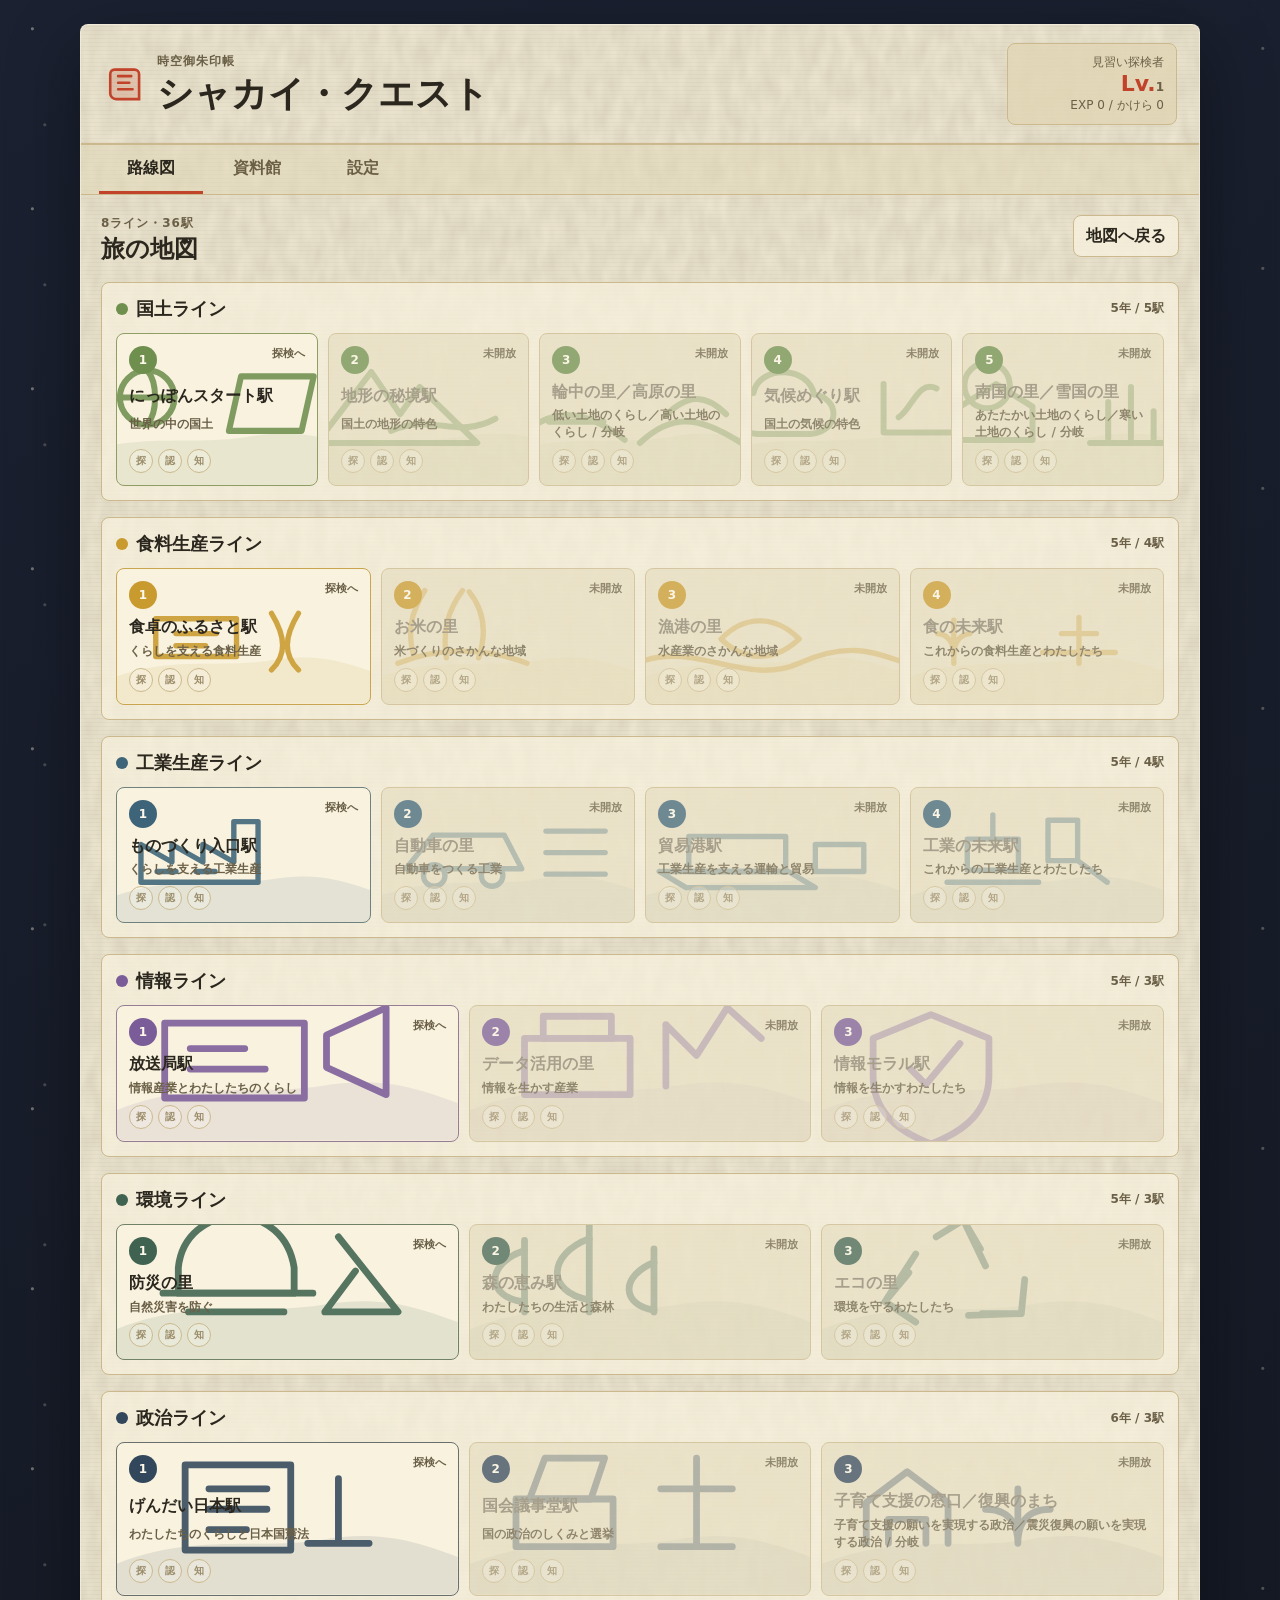
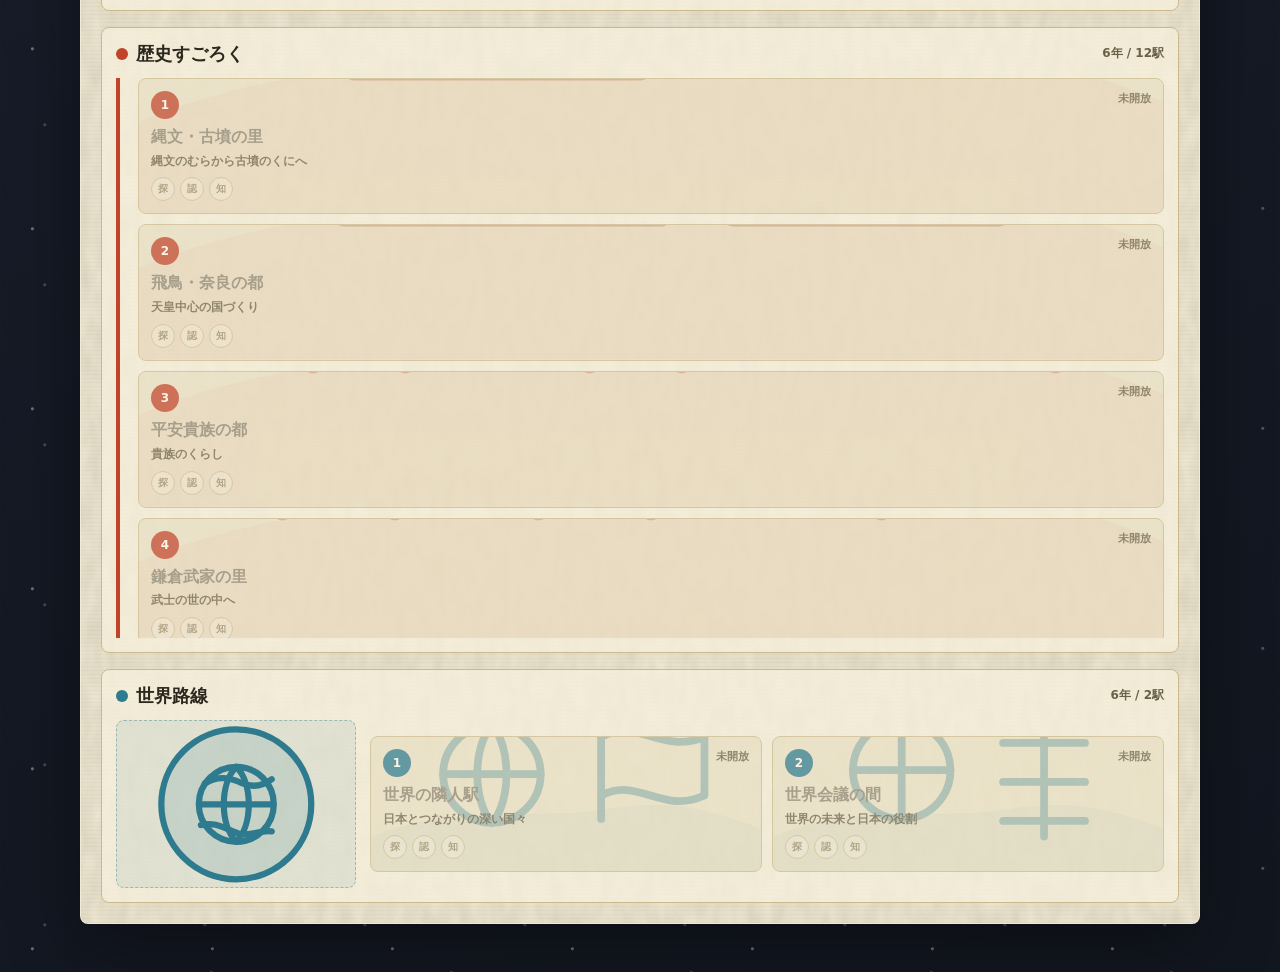
==== shakai-quest/index.html @ ec4f3d22 "Add achievements and parent report" ====
<!DOCTYPE html>
<html lang="ja">
<head>
  <meta charset="UTF-8">
  <meta name="viewport" content="width=device-width, initial-scale=1.0">
  <title>シャカイ・クエスト</title>
  <link rel="icon" href="data:image/svg+xml,%3Csvg xmlns='http://www.w3.org/2000/svg' viewBox='0 0 64 64'%3E%3Crect width='64' height='64' rx='12' fill='%23eee7d2'/%3E%3Ccircle cx='32' cy='32' r='20' fill='none' stroke='%23c1432a' stroke-width='6'/%3E%3Cpath d='M22 33h20M32 20v24' stroke='%23c1432a' stroke-width='6' stroke-linecap='round'/%3E%3C/svg%3E">
  <link rel="stylesheet" href="style.css">
</head>
<body>
  <svg class="svg-defs" width="0" height="0" aria-hidden="true" focusable="false">
    <defs>
      <filter id="paperNoise" x="-5%" y="-5%" width="110%" height="110%">
        <feTurbulence type="fractalNoise" baseFrequency="0.85" numOctaves="2" seed="7" result="n"/>
        <feColorMatrix in="n" type="matrix" values="0 0 0 0 0.15  0 0 0 0 0.13  0 0 0 0 0.08  0 0 0 0.35 0"/>
      </filter>
      <filter id="rough">
        <feTurbulence type="fractalNoise" baseFrequency="0.045" numOctaves="2" seed="3" result="n"/>
        <feDisplacementMap in="SourceGraphic" in2="n" scale="5"/>
      </filter>
    </defs>
  </svg>

  <div class="app-shell">
    <svg class="paper-grain" viewBox="0 0 100 100" preserveAspectRatio="none" aria-hidden="true" focusable="false">
      <rect width="100" height="100" filter="url(#paperNoise)"/>
    </svg>

    <header class="app-header">
      <div class="brand">
        <div class="brand-mark" aria-hidden="true">
          <svg viewBox="0 0 64 64" role="img">
            <path d="M14 8h31c5 0 9 4 9 9v39H20c-6 0-10-4-10-10V12c0-2 2-4 4-4Z" fill="currentColor" opacity=".18"/>
            <path d="M18 10h30c4 0 7 3 7 7v38H20c-5 0-9-4-9-9V17c0-4 3-7 7-7Z" fill="none" stroke="currentColor" stroke-width="4"/>
            <path d="M23 20h20M23 30h17M23 40h22" stroke="currentColor" stroke-width="4" stroke-linecap="round"/>
          </svg>
        </div>
        <div>
          <p class="eyebrow">時空御朱印帳</p>
          <h1>シャカイ・クエスト</h1>
        </div>
      </div>
      <div class="player-card" aria-live="polite">
        <span id="player-title">見習い探検者</span>
        <strong>Lv.<span id="player-level">1</span></strong>
        <small>EXP <span id="player-exp">0</span> / かけら <span id="kakera-count">0</span></small>
      </div>
    </header>

    <nav class="tabbar" aria-label="メイン">
      <button class="tab active" type="button" data-tab="map">路線図</button>
      <button class="tab" type="button" data-tab="collection">資料館</button>
      <button class="tab" type="button" data-tab="settings">設定</button>
    </nav>

    <main class="screen-frame">
      <section id="screen-map" class="screen active" aria-labelledby="map-title">
        <div class="section-head">
          <div>
            <p class="eyebrow">8ライン・36駅</p>
            <h2 id="map-title">旅の地図</h2>
          </div>
          <button id="reset-view-btn" class="ghost-button" type="button">地図へ戻る</button>
        </div>
        <div id="map-root"></div>
      </section>

      <section id="screen-node" class="screen" aria-labelledby="node-title">
        <div id="node-root"></div>
      </section>

      <section id="screen-quiz" class="screen" aria-labelledby="quiz-title">
        <div id="quiz-root"></div>
      </section>

      <section id="screen-collection" class="screen" aria-labelledby="collection-title">
        <div class="section-head">
          <div>
            <p class="eyebrow">御朱印と収蔵品</p>
            <h2 id="collection-title">資料館</h2>
          </div>
        </div>
        <div id="collection-root"></div>
      </section>

      <section id="screen-settings" class="screen" aria-labelledby="settings-title">
        <div class="section-head">
          <div>
            <p class="eyebrow">保存と表示</p>
            <h2 id="settings-title">設定</h2>
          </div>
        </div>
        <div class="settings-panel">
          <label class="switch-row">
            <span>
              <strong>ふりがな表示</strong>
              <small>将来の問題文ルビ用設定です。</small>
            </span>
            <input id="setting-ruby" type="checkbox" checked>
          </label>
          <label class="switch-row">
            <span>
              <strong>効果音</strong>
              <small>Web Audio APIだけを使います。</small>
            </span>
            <input id="setting-sound" type="checkbox" checked>
          </label>
          <button id="open-report-btn" class="ghost-button" type="button">保護者レポートを開く</button>
          <button id="reset-save-btn" class="danger-button" type="button">セーブを初期化</button>
        </div>
      </section>

      <section id="screen-report" class="screen" aria-labelledby="report-title">
        <div class="section-head no-print">
          <div>
            <p class="eyebrow">進み具合の記録</p>
            <h2 id="report-title">保護者レポート</h2>
          </div>
        </div>
        <div id="report-root"></div>
      </section>
    </main>
  </div>

  <div id="toast-root" class="toast-root" aria-live="polite"></div>

  <script src="data/lines-data.js"></script>
  <script src="data/nodes-data.js"></script>
  <script src="data/kakera-data.js"></script>
  <script src="data/meibutsu-data.js"></script>
  <script src="data/ijin-data.js"></script>
  <script src="data/chara-data.js"></script>
  <script src="data/item-data.js"></script>
  <script src="data/achievement-data.js"></script>
  <script src="data/questions/s5_koku01.js"></script>
  <script src="data/questions/s5_koku02.js"></script>
  <script src="data/questions/s5_koku03.js"></script>
  <script src="data/questions/s5_koku04.js"></script>
  <script src="data/questions/s5_koku05.js"></script>
  <script src="data/questions/s5_shoku01.js"></script>
  <script src="data/questions/s5_shoku02.js"></script>
  <script src="data/questions/s5_shoku03.js"></script>
  <script src="data/questions/s5_shoku04.js"></script>
  <script src="data/questions/s5_kogyo01.js"></script>
  <script src="data/questions/s5_kogyo02.js"></script>
  <script src="data/questions/s5_kogyo03.js"></script>
  <script src="data/questions/s5_kogyo04.js"></script>
  <script src="data/questions/s5_joho01.js"></script>
  <script src="data/questions/s5_joho02.js"></script>
  <script src="data/questions/s5_joho03.js"></script>
  <script src="data/questions/s5_kankyo01.js"></script>
  <script src="data/questions/s5_kankyo02.js"></script>
  <script src="data/questions/s5_kankyo03.js"></script>
  <script src="data/questions/s6_sei01.js"></script>
  <script src="data/questions/s6_sei02.js"></script>
  <script src="data/questions/s6_sei03.js"></script>
  <script src="data/questions/s6_rek01.js"></script>
  <script src="data/questions/s6_rek02.js"></script>
  <script src="data/questions/s6_rek03.js"></script>
  <script src="data/questions/s6_rek04.js"></script>
  <script src="data/questions/s6_rek05.js"></script>
  <script src="data/questions/s6_rek06.js"></script>
  <script src="data/questions/s6_rek07.js"></script>
  <script src="data/questions/s6_rek08.js"></script>
  <script src="data/questions/s6_rek09.js"></script>
  <script src="data/questions/s6_rek10.js"></script>
  <script src="data/questions/s6_rek11.js"></script>
  <script src="data/questions/s6_rek12.js"></script>
  <script src="data/questions/s6_kok01.js"></script>
  <script src="data/questions/s6_kok02.js"></script>
  <script src="js/svg-icons.js"></script>
  <script src="js/save-manager.js"></script>
  <script src="js/collection-renderer.js"></script>
  <script src="js/achievement-manager.js"></script>
  <script src="js/report-renderer.js"></script>
  <script src="js/map-renderer.js"></script>
  <script src="js/quiz-engine.js"></script>
  <script src="js/main.js"></script>
</body>
</html>
---- shakai-quest/style.css ----
:root {
  --bg-outer: #1b2131;
  --bg-outer-deep: #12161f;
  --paper: #eee7d2;
  --paper-deep: #e1d6b4;
  --paper-soft: #f8f2df;
  --paper-line: #cbb98d;
  --ink: #2b271e;
  --ink-soft: #6b6047;
  --ink-faint: #9b8c69;
  --stamp: #c1432a;
  --stamp-deep: #8f2e1c;
  --ok: #477a58;
  --warn: #b0722b;
  --locked: #8b836f;
  --line-koku: #6e8f4e;
  --line-shoku: #c99a2e;
  --line-kogyo: #3d6478;
  --line-joho: #7a5c99;
  --line-kankyo: #3f6350;
  --line-sei: #33475c;
  --line-rek: #c1432a;
  --line-kok: #2e7a8e;
  --gold: #c9962e;
  --shadow: 0 22px 70px rgba(0, 0, 0, .38);
  --radius: 8px;
}

* {
  box-sizing: border-box;
}

@media (prefers-reduced-motion: reduce) {
  *,
  *::before,
  *::after {
    animation: none !important;
    scroll-behavior: auto !important;
    transition: none !important;
  }
}

html,
body {
  min-height: 100%;
}

body {
  margin: 0;
  color: var(--ink);
  font-family: system-ui, -apple-system, BlinkMacSystemFont, "Segoe UI", sans-serif;
  background:
    radial-gradient(circle at 18% 16%, rgba(238, 231, 210, .42) 0 1px, transparent 2px),
    radial-gradient(circle at 74% 22%, rgba(238, 231, 210, .28) 0 1px, transparent 2px),
    radial-gradient(circle at 28% 78%, rgba(238, 231, 210, .23) 0 1px, transparent 2px),
    radial-gradient(circle at 88% 72%, rgba(238, 231, 210, .35) 0 1px, transparent 2px),
    linear-gradient(160deg, var(--bg-outer), var(--bg-outer-deep));
  background-size: 180px 180px, 220px 220px, 160px 160px, 240px 240px, cover;
  padding: 24px 12px 48px;
}

button,
input {
  font: inherit;
}

button {
  cursor: pointer;
}

.svg-defs {
  position: absolute;
  width: 0;
  height: 0;
  overflow: hidden;
}

button:focus-visible,
input:focus-visible {
  outline: 3px solid rgba(193, 67, 42, .45);
  outline-offset: 2px;
}

.app-shell {
  position: relative;
  width: min(1120px, 100%);
  min-height: calc(100vh - 72px);
  margin: 0 auto;
  overflow: hidden;
  background: var(--paper);
  border: 1px solid rgba(255, 255, 255, .12);
  border-radius: 8px;
  box-shadow: var(--shadow);
}

.app-shell::before {
  content: "";
  position: absolute;
  inset: 0;
  pointer-events: none;
  background-image: repeating-linear-gradient(0deg, rgba(90, 75, 40, .04) 0 1px, transparent 1px 4px);
}

.paper-grain {
  position: absolute;
  inset: 0;
  width: 100%;
  height: 100%;
  opacity: .42;
  mix-blend-mode: multiply;
  pointer-events: none;
  z-index: 1;
}

.app-header,
.tabbar,
.screen-frame {
  position: relative;
  z-index: 2;
}

.app-header {
  display: flex;
  align-items: center;
  justify-content: space-between;
  gap: 16px;
  padding: 18px 22px;
  border-bottom: 2px solid var(--paper-line);
}

.brand {
  display: flex;
  align-items: center;
  gap: 12px;
  min-width: 0;
}

.brand-mark {
  width: 42px;
  height: 42px;
  color: var(--stamp);
  flex: 0 0 auto;
}

.brand h1,
.section-head h2 {
  margin: 0;
  letter-spacing: 0;
  line-height: 1.15;
}

.brand h1 {
  font-family: "Yu Mincho", "Hiragino Mincho ProN", serif;
  font-size: clamp(24px, 3.5vw, 36px);
}

.eyebrow {
  margin: 0 0 4px;
  color: var(--ink-soft);
  font-size: 12px;
  font-weight: 800;
  letter-spacing: .08em;
}

.player-card {
  display: grid;
  gap: 2px;
  min-width: 170px;
  padding: 10px 12px;
  background: rgba(225, 214, 180, .8);
  border: 1px solid var(--paper-line);
  border-radius: var(--radius);
  text-align: right;
}

.player-card span,
.player-card small {
  color: var(--ink-soft);
  font-size: 12px;
}

.player-card strong {
  color: var(--stamp);
  font-size: 22px;
  line-height: 1;
}

.tabbar {
  display: flex;
  gap: 2px;
  padding: 0 18px;
  background: rgba(225, 214, 180, .42);
  border-bottom: 1px solid var(--paper-line);
}

.tab {
  border: 0;
  border-bottom: 3px solid transparent;
  background: transparent;
  color: var(--ink-soft);
  min-width: 104px;
  padding: 13px 14px 12px;
  font-weight: 800;
}

.tab.active {
  color: var(--ink);
  border-bottom-color: var(--stamp);
}

.screen-frame {
  padding: 20px;
}

.screen {
  display: none;
}

.screen.active {
  display: block;
}

.section-head {
  display: flex;
  align-items: flex-start;
  justify-content: space-between;
  gap: 16px;
  margin-bottom: 18px;
}

.section-head h2 {
  font-size: 24px;
}

.ghost-button,
.primary-button,
.danger-button,
.choice-button,
.tier-button,
.station-button,
.branch-button {
  border-radius: var(--radius);
  border: 1px solid var(--paper-line);
  min-height: 42px;
  padding: 9px 12px;
  font-weight: 800;
}

.ghost-button {
  color: var(--ink);
  background: rgba(248, 242, 223, .75);
}

.primary-button {
  color: #fff9eb;
  background: var(--stamp);
  border-color: var(--stamp-deep);
}

.danger-button {
  color: #fff9eb;
  background: #8f3528;
  border-color: #672116;
}

.map-stack {
  display: grid;
  gap: 16px;
}

.line-panel {
  background: rgba(248, 242, 223, .7);
  border: 1px solid var(--paper-line);
  border-radius: var(--radius);
  padding: 14px;
}

.line-title-row {
  display: flex;
  align-items: center;
  justify-content: space-between;
  gap: 12px;
  margin-bottom: 12px;
}

.line-title {
  display: flex;
  align-items: center;
  gap: 8px;
  min-width: 0;
}

.line-dot {
  width: 12px;
  height: 12px;
  border-radius: 999px;
  background: var(--line-color);
  flex: 0 0 auto;
}

.line-title h3 {
  margin: 0;
  font-size: 18px;
}

.line-meta {
  color: var(--ink-soft);
  font-size: 12px;
  font-weight: 800;
}

.station-list.route {
  display: grid;
  grid-template-columns: repeat(auto-fit, minmax(174px, 1fr));
  gap: 10px;
}

.station-group {
  display: grid;
  gap: 10px;
}

.station-list.route .station-group {
  grid-column: 1 / -1;
  grid-template-columns: repeat(auto-fit, minmax(174px, 1fr));
}

.station-list.sugoroku {
  display: grid;
  gap: 10px;
  max-height: 560px;
  overflow: auto;
  padding-left: 18px;
  border-left: 4px solid var(--line-color);
}

.station-list.sugoroku .station-group {
  grid-template-columns: 1fr;
}

.station-list.world {
  display: grid;
  grid-template-columns: minmax(180px, 240px) 1fr;
  gap: 14px;
  align-items: center;
}

.world-map {
  min-height: 164px;
  color: var(--line-color);
  display: grid;
  place-items: center;
  background: rgba(46, 122, 142, .09);
  border: 1px dashed rgba(46, 122, 142, .4);
  border-radius: var(--radius);
}

.world-map svg {
  width: min(170px, 70%);
}

.world-station-group {
  grid-template-columns: repeat(auto-fit, minmax(174px, 1fr));
}

.station-button {
  position: relative;
  display: grid;
  width: 100%;
  min-height: 112px;
  padding: 12px;
  text-align: left;
  background: var(--paper-soft);
  color: var(--ink);
  isolation: isolate;
  overflow: hidden;
}

.station-bg {
  position: absolute;
  inset: 0;
  z-index: 0;
  width: 100%;
  height: 100%;
  opacity: .88;
  pointer-events: none;
}

.station-button.locked .station-bg,
.station-button.coming-soon .station-bg {
  opacity: .42;
}

.station-button > :not(.station-bg) {
  position: relative;
  z-index: 1;
}

.station-button.playable {
  border-color: color-mix(in srgb, var(--line-color), var(--paper-line) 35%);
}

.station-button.coming-soon,
.station-button.locked {
  background: rgba(225, 214, 180, .58);
  color: var(--locked);
}

.station-button.locked {
  opacity: .72;
}

.station-top {
  display: flex;
  align-items: flex-start;
  justify-content: space-between;
  gap: 8px;
}

.station-number {
  display: inline-grid;
  place-items: center;
  width: 28px;
  height: 28px;
  border-radius: 50%;
  color: #fff9eb;
  background: var(--line-color);
  font-size: 12px;
  flex: 0 0 auto;
}

.station-status {
  font-size: 11px;
  color: var(--ink-soft);
}

.station-name {
  display: block;
  margin-top: 8px;
  font-size: 16px;
  line-height: 1.3;
}

.station-sub {
  margin-top: 5px;
  color: var(--ink-soft);
  font-size: 12px;
  line-height: 1.4;
}

.stamp-row {
  display: flex;
  gap: 5px;
  align-self: end;
  margin-top: 8px;
}

.mini-stamp {
  display: inline-grid;
  place-items: center;
  width: 24px;
  height: 24px;
  border: 1px solid var(--paper-line);
  border-radius: 50%;
  color: var(--ink-faint);
  background: rgba(255, 255, 255, .22);
  font-size: 10px;
  font-weight: 900;
}

.mini-stamp.clear {
  color: var(--stamp);
  border-color: var(--stamp);
  background: rgba(193, 67, 42, .08);
}

.node-layout {
  display: grid;
  grid-template-columns: minmax(0, 1fr) minmax(260px, 360px);
  gap: 18px;
}

.node-panel,
.quiz-panel,
.result-panel,
.settings-panel,
.collection-summary,
.collection-section {
  background: rgba(248, 242, 223, .76);
  border: 1px solid var(--paper-line);
  border-radius: var(--radius);
  padding: 16px;
}

.node-panel h2,
.quiz-panel h2,
.result-panel h2,
.collection-section h3 {
  margin: 0 0 8px;
  line-height: 1.25;
}

.node-meta {
  margin: 0;
  color: var(--ink-soft);
  line-height: 1.6;
}

.reward-preview {
  display: grid;
  gap: 10px;
}

.reward-line {
  display: grid;
  grid-template-columns: 48px 1fr;
  gap: 10px;
  align-items: center;
  padding: 10px;
  background: rgba(225, 214, 180, .55);
  border-radius: var(--radius);
}

.reward-icon {
  width: 48px;
  height: 48px;
  display: grid;
  place-items: center;
  color: var(--stamp);
}

.reward-icon svg {
  width: 44px;
  height: 44px;
}

.sq-icon {
  display: block;
  width: 100%;
  height: 100%;
  overflow: visible;
}

.sq-icon-somber {
  filter: saturate(.78);
}

.branch-grid,
.tier-grid,
.collection-grid {
  display: grid;
  gap: 12px;
}

.branch-grid {
  grid-template-columns: repeat(auto-fit, minmax(210px, 1fr));
}

.tier-grid {
  grid-template-columns: repeat(auto-fit, minmax(210px, 1fr));
}

.branch-button,
.tier-button {
  width: 100%;
  text-align: left;
  background: var(--paper-soft);
  color: var(--ink);
}

.branch-button strong,
.tier-button strong {
  display: block;
  margin-bottom: 4px;
  font-size: 16px;
}

.branch-button span,
.tier-button span {
  color: var(--ink-soft);
  font-size: 12px;
  line-height: 1.5;
}

.tier-button:disabled,
.branch-button:disabled,
.choice-button:disabled {
  cursor: not-allowed;
  opacity: .6;
}

.tier-button.kikitori {
  background: #ebe4d2;
  border-color: #b9aa83;
}

.tier-button.clear {
  border-color: var(--stamp);
  box-shadow: inset 0 0 0 2px rgba(193, 67, 42, .16);
}

.back-row {
  margin-bottom: 14px;
}

.quiz-panel {
  max-width: 760px;
  margin: 0 auto;
}

.quiz-progress {
  display: flex;
  justify-content: space-between;
  gap: 12px;
  color: var(--ink-soft);
  font-size: 13px;
  font-weight: 800;
  margin-bottom: 14px;
}

.question-text {
  font-size: 22px;
  line-height: 1.55;
  margin: 0 0 18px;
}

.choice-grid {
  display: grid;
  gap: 10px;
}

.choice-grid.ox {
  grid-template-columns: repeat(2, minmax(0, 1fr));
}

.choice-button {
  width: 100%;
  min-height: 56px;
  background: var(--paper-soft);
  color: var(--ink);
  text-align: left;
}

.choice-button.correct {
  border-color: var(--ok);
  background: rgba(71, 122, 88, .13);
}

.choice-button.wrong {
  border-color: var(--stamp);
  background: rgba(193, 67, 42, .12);
}

.feedback {
  margin-top: 14px;
  padding: 12px;
  border: 1px solid var(--paper-line);
  border-radius: var(--radius);
  background: rgba(225, 214, 180, .58);
  line-height: 1.55;
}

.feedback.good {
  border-color: var(--ok);
}

.feedback.bad {
  border-color: var(--stamp);
}

.quiz-actions {
  display: flex;
  justify-content: space-between;
  align-items: center;
  gap: 10px;
  margin-top: 16px;
}

.result-panel {
  max-width: 720px;
  margin: 0 auto;
  text-align: center;
}

.result-stamp {
  width: 112px;
  height: 112px;
  margin: 6px auto 12px;
  display: grid;
  place-items: center;
  color: var(--stamp);
  border: 4px double var(--stamp);
  border-radius: 50%;
  transform: rotate(-8deg);
  font-weight: 900;
}

.result-stamp.kikitori {
  color: #6e6550;
  border-color: #8a7e62;
}

.stamp-stage {
  position: relative;
  display: grid;
  place-items: center;
  width: 124px;
  height: 124px;
  margin: 6px auto 12px;
}

.impact-ring {
  position: absolute;
  width: 70px;
  height: 70px;
  border: 3px solid var(--stamp);
  border-radius: 50%;
  opacity: 0;
  pointer-events: none;
}

.stamp-stage.kikitori .impact-ring {
  border-color: #8a7e62;
}

.hanko-stamp-anim {
  width: 92px;
  height: 92px;
  opacity: 0;
  transform-origin: center;
}

.hanko-stamp-anim.play {
  animation: stampPress .7s cubic-bezier(.2, .9, .3, 1.2) both;
}

.impact-ring.play {
  animation: ringPulse .55s ease-out both;
}

@keyframes stampPress {
  0% {
    opacity: 0;
    transform: translateY(-46px) scale(1.3) rotate(-10deg);
  }

  38% {
    opacity: 1;
    transform: translateY(0) scale(1.18) rotate(-9deg);
  }

  55% {
    transform: translateY(2px) scale(.9) rotate(-6deg);
  }

  72% {
    transform: translateY(0) scale(1.06) rotate(-8deg);
  }

  100% {
    opacity: 1;
    transform: translateY(0) scale(1) rotate(-7deg);
  }
}

@keyframes ringPulse {
  0% {
    opacity: .7;
    transform: scale(.3);
  }

  100% {
    opacity: 0;
    transform: scale(2.4);
  }
}

.result-list {
  display: grid;
  gap: 8px;
  margin: 16px 0;
  text-align: left;
}

.result-line {
  padding: 10px;
  border-radius: var(--radius);
  background: rgba(225, 214, 180, .55);
}

.collection-summary {
  display: grid;
  grid-template-columns: repeat(auto-fit, minmax(160px, 1fr));
  gap: 10px;
  margin-bottom: 16px;
}

.summary-tile {
  padding: 12px;
  border-radius: var(--radius);
  background: rgba(225, 214, 180, .62);
}

.summary-tile strong {
  display: block;
  color: var(--stamp);
  font-size: 24px;
}

.collection-sections {
  display: grid;
  gap: 16px;
}

.collection-grid {
  grid-template-columns: repeat(auto-fill, minmax(170px, 1fr));
}

.collection-card {
  min-height: 158px;
  padding: 12px;
  background: var(--paper-soft);
  border: 1px solid var(--paper-line);
  border-radius: var(--radius);
}

.collection-card.locked {
  color: var(--locked);
  background: rgba(225, 214, 180, .55);
}

.collection-card .reward-icon {
  margin-bottom: 8px;
}

.collection-card h4 {
  margin: 0 0 5px;
  font-size: 15px;
  line-height: 1.35;
}

.collection-card p {
  margin: 0;
  color: var(--ink-soft);
  font-size: 12px;
  line-height: 1.45;
}

.achievement-grid {
  grid-template-columns: repeat(auto-fill, minmax(150px, 1fr));
}

.achievement-card {
  min-height: 146px;
}

.achievement-card .reward-icon {
  color: var(--gold);
}

.achievement-card.locked {
  filter: grayscale(1);
  opacity: .58;
}

.achievement-lock-icon {
  color: var(--ink-faint);
}

.achievement-overlay {
  position: fixed;
  inset: 0;
  z-index: 30;
  display: grid;
  place-items: center;
  padding: 18px;
  background: rgba(20, 16, 10, .55);
  opacity: 0;
  pointer-events: none;
  transition: opacity .24s ease;
}

.achievement-overlay.show {
  opacity: 1;
  pointer-events: auto;
}

.achievement-modal {
  width: min(360px, 100%);
  padding: 24px 22px;
  color: var(--ink);
  background: var(--paper);
  border: 3px solid var(--gold);
  border-radius: var(--radius);
  text-align: center;
  box-shadow: 0 22px 60px rgba(0, 0, 0, .38);
  opacity: 0;
  transform: scale(.72);
}

.achievement-overlay.show .achievement-modal {
  animation: achievementPop .5s cubic-bezier(.2, .9, .3, 1.3) forwards;
}

.achievement-modal-badge {
  width: 68px;
  height: 68px;
  margin-bottom: 10px;
}

.achievement-label {
  margin: 0;
  color: var(--ink-soft);
  font-size: 11px;
  font-weight: 900;
  letter-spacing: .08em;
}

.achievement-modal h2 {
  margin: 4px 0 6px;
  color: var(--stamp-deep);
  font-family: "Yu Mincho", "Hiragino Mincho ProN", serif;
  font-size: 24px;
  line-height: 1.25;
}

.achievement-modal p:last-of-type {
  margin: 0 0 16px;
  color: var(--ink-soft);
  line-height: 1.55;
}

@keyframes achievementPop {
  0% {
    opacity: 0;
    transform: scale(.62);
  }

  60% {
    opacity: 1;
    transform: scale(1.07);
  }

  100% {
    opacity: 1;
    transform: scale(1);
  }
}

.common-list {
  display: grid;
  grid-template-columns: repeat(auto-fill, minmax(190px, 1fr));
  gap: 8px;
  margin-top: 12px;
}

.common-item {
  display: flex;
  justify-content: space-between;
  gap: 8px;
  padding: 8px 10px;
  background: rgba(225, 214, 180, .55);
  border-radius: var(--radius);
  font-size: 13px;
}

.switch-row {
  display: flex;
  align-items: center;
  justify-content: space-between;
  gap: 16px;
  padding: 12px 0;
  border-bottom: 1px solid var(--paper-line);
}

.switch-row strong,
.switch-row small {
  display: block;
}

.switch-row small {
  color: var(--ink-soft);
  margin-top: 2px;
}

.settings-panel > button {
  width: 100%;
  margin-top: 12px;
}

.report-panel {
  max-width: 780px;
  margin: 0 auto;
  background: rgba(248, 242, 223, .76);
  border: 1px solid var(--paper-line);
  border-radius: var(--radius);
  padding: 16px;
}

.report-top {
  display: flex;
  justify-content: space-between;
  gap: 14px;
  margin-bottom: 14px;
  padding: 12px 14px;
  color: var(--paper);
  background: var(--ink);
  border-radius: var(--radius);
}

.report-top span,
.report-footer span {
  display: block;
  font-size: 11px;
  opacity: .72;
}

.report-top strong {
  display: block;
  color: var(--gold);
  font-family: "Yu Mincho", "Hiragino Mincho ProN", serif;
  font-size: 22px;
  line-height: 1.25;
}

.overall-report {
  margin-bottom: 16px;
  padding: 12px;
  background: rgba(225, 214, 180, .62);
  border: 1px solid var(--paper-line);
  border-radius: var(--radius);
}

.overall-report > div:first-child {
  display: flex;
  justify-content: space-between;
  gap: 12px;
  margin-bottom: 8px;
  font-size: 13px;
}

.overall-report-track,
.line-report-track {
  overflow: hidden;
  background: var(--paper-soft);
  border-radius: 999px;
}

.overall-report-track {
  height: 12px;
}

.overall-report-fill {
  height: 100%;
  background: var(--stamp);
  border-radius: 999px;
}

.report-block {
  margin-top: 16px;
}

.report-block h3 {
  margin: 0 0 10px;
  color: var(--ink-soft);
  font-size: 13px;
}

.line-report-list {
  display: grid;
  gap: 8px;
}

.line-report-row {
  display: grid;
  grid-template-columns: minmax(110px, 170px) 1fr 48px;
  gap: 10px;
  align-items: center;
  font-size: 13px;
}

.line-report-name {
  color: var(--ink-soft);
  font-weight: 800;
}

.line-report-track {
  height: 9px;
}

.line-report-fill {
  height: 100%;
  border-radius: 999px;
}

.report-weak {
  padding: 12px;
  background: #f2e4d8;
  border: 1px dashed var(--stamp);
  border-radius: var(--radius);
}

.report-note {
  margin: 0;
  color: var(--ink-soft);
  font-size: 13px;
}

.report-weak-list {
  display: grid;
  gap: 6px;
  margin: 0;
  padding: 0;
  list-style: none;
}

.report-weak-list li {
  display: flex;
  justify-content: space-between;
  gap: 12px;
  color: var(--ink-soft);
  font-size: 13px;
}

.report-weak-list strong {
  color: var(--ink);
}

.report-footer {
  margin-top: 14px;
  color: var(--ink-soft);
  font-size: 13px;
}

.report-actions {
  display: flex;
  justify-content: space-between;
  gap: 10px;
  margin-top: 16px;
}

.toast-root {
  position: fixed;
  right: 16px;
  bottom: 16px;
  display: grid;
  gap: 8px;
  z-index: 10;
}

.toast {
  width: min(330px, calc(100vw - 32px));
  padding: 11px 13px;
  color: #fff9eb;
  background: rgba(43, 39, 30, .94);
  border-left: 5px solid var(--stamp);
  border-radius: var(--radius);
  box-shadow: 0 12px 32px rgba(0, 0, 0, .28);
}

.is-hidden {
  display: none !important;
}

@media (max-width: 760px) {
  body {
    padding: 0;
  }

  .app-shell {
    min-height: 100vh;
    border-radius: 0;
  }

  .app-header {
    align-items: flex-start;
    flex-direction: column;
    padding: 16px;
  }

  .player-card {
    width: 100%;
    text-align: left;
  }

  .screen-frame {
    padding: 15px;
  }

  .tabbar {
    overflow-x: auto;
    padding: 0 12px;
  }

  .section-head {
    align-items: stretch;
    flex-direction: column;
  }

  .station-list.world,
  .node-layout {
    grid-template-columns: 1fr;
  }

  .choice-grid.ox {
    grid-template-columns: 1fr;
  }

  .line-report-row {
    grid-template-columns: 1fr 1fr 42px;
  }

  .report-actions {
    flex-direction: column;
  }
}

@media print {
  body {
    padding: 0;
    background: #fff;
  }

  .app-shell {
    width: 100%;
    min-height: auto;
    border: 0;
    box-shadow: none;
  }

  .app-shell::before,
  .paper-grain,
  .app-header,
  .tabbar,
  .no-print {
    display: none !important;
  }

  .screen {
    display: none !important;
  }

  #screen-report {
    display: block !important;
  }

  .screen-frame {
    padding: 0;
  }

  .report-panel {
    max-width: none;
    border: 0;
    background: #fff;
  }
}
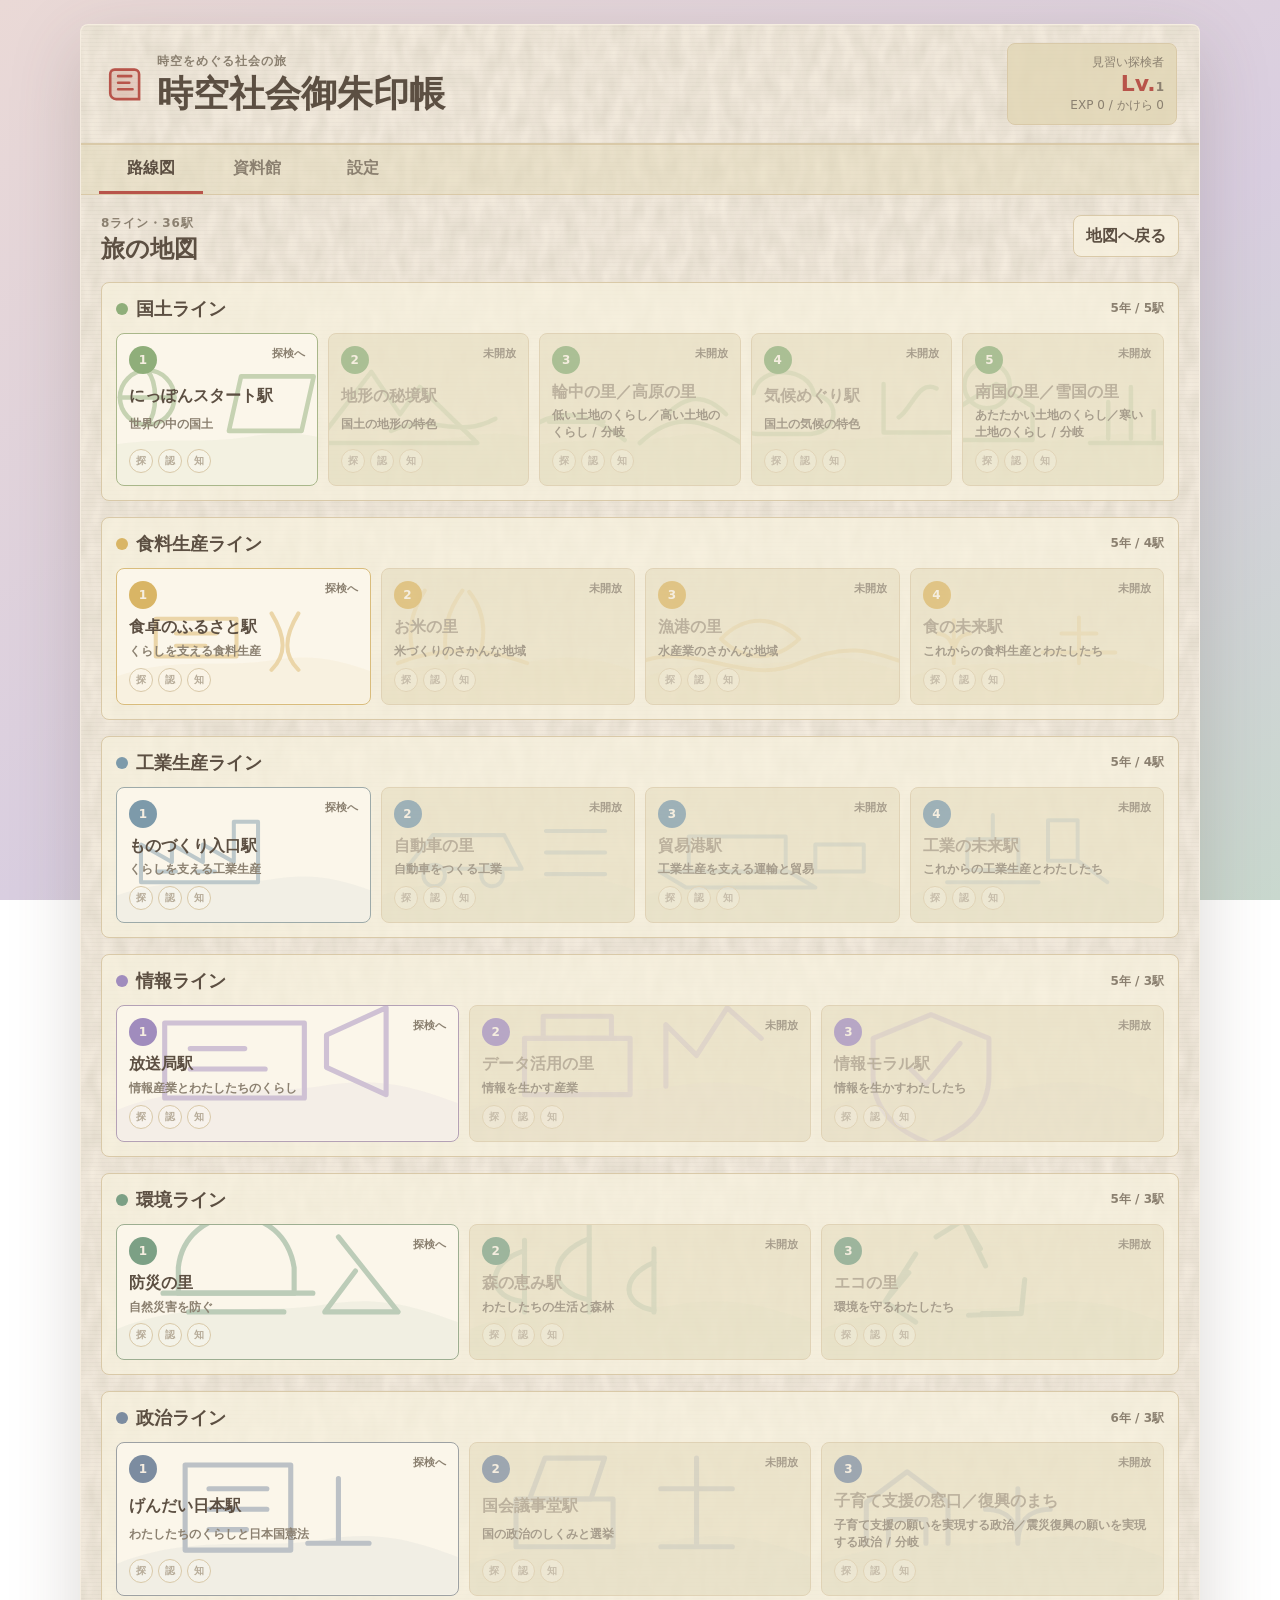
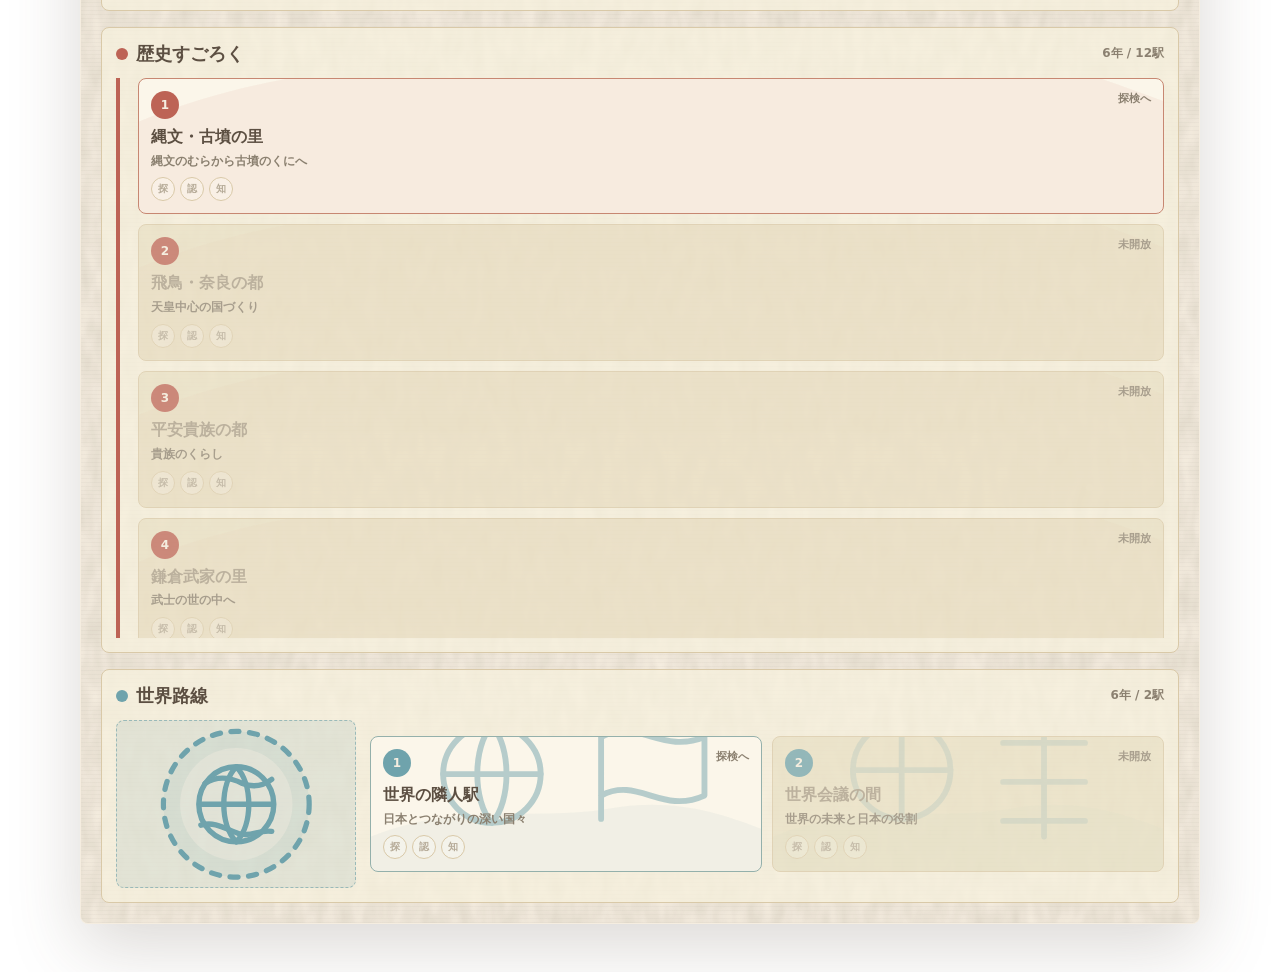
==== commit 01cffc8d: "Rebrand as 時空社会御朱印帳" ====
--- a/shakai-quest/index.html
+++ b/shakai-quest/index.html
@@ -3,8 +3,8 @@
 <head>
   <meta charset="UTF-8">
   <meta name="viewport" content="width=device-width, initial-scale=1.0">
-  <title>シャカイ・クエスト</title>
-  <link rel="icon" href="data:image/svg+xml,%3Csvg xmlns='http://www.w3.org/2000/svg' viewBox='0 0 64 64'%3E%3Crect width='64' height='64' rx='12' fill='%23eee7d2'/%3E%3Ccircle cx='32' cy='32' r='20' fill='none' stroke='%23c1432a' stroke-width='6'/%3E%3Cpath d='M22 33h20M32 20v24' stroke='%23c1432a' stroke-width='6' stroke-linecap='round'/%3E%3C/svg%3E">
+  <title>時空社会御朱印帳</title>
+  <link rel="icon" href="data:image/svg+xml,%3Csvg xmlns='http://www.w3.org/2000/svg' viewBox='0 0 64 64'%3E%3Crect width='64' height='64' rx='14' fill='%23F6EEE1'/%3E%3Ccircle cx='32' cy='32' r='21' fill='none' stroke='%23B8544A' stroke-width='4' stroke-dasharray='4 5'/%3E%3Cpath d='M22 34h20M32 22v23' stroke='%23B8544A' stroke-width='5' stroke-linecap='round'/%3E%3C/svg%3E">
   <link rel="stylesheet" href="style.css">
 </head>
 <body>
@@ -13,10 +13,6 @@
       <filter id="paperNoise" x="-5%" y="-5%" width="110%" height="110%">
         <feTurbulence type="fractalNoise" baseFrequency="0.85" numOctaves="2" seed="7" result="n"/>
         <feColorMatrix in="n" type="matrix" values="0 0 0 0 0.15  0 0 0 0 0.13  0 0 0 0 0.08  0 0 0 0.35 0"/>
-      </filter>
-      <filter id="rough">
-        <feTurbulence type="fractalNoise" baseFrequency="0.045" numOctaves="2" seed="3" result="n"/>
-        <feDisplacementMap in="SourceGraphic" in2="n" scale="5"/>
       </filter>
     </defs>
   </svg>
@@ -36,8 +32,8 @@
           </svg>
         </div>
         <div>
-          <p class="eyebrow">時空御朱印帳</p>
-          <h1>シャカイ・クエスト</h1>
+          <p class="eyebrow">時空をめぐる社会の旅</p>
+          <h1>時空社会御朱印帳</h1>
         </div>
       </div>
       <div class="player-card" aria-live="polite">
@@ -55,6 +51,12 @@
 
     <main class="screen-frame">
       <section id="screen-map" class="screen active" aria-labelledby="map-title">
+        <div class="ambient-motes" aria-hidden="true">
+          <span class="mote"></span>
+          <span class="mote"></span>
+          <span class="mote"></span>
+          <span class="mote"></span>
+        </div>
         <div class="section-head">
           <div>
             <p class="eyebrow">8ライン・36駅</p>
@@ -74,6 +76,12 @@
       </section>
 
       <section id="screen-collection" class="screen" aria-labelledby="collection-title">
+        <div class="ambient-motes" aria-hidden="true">
+          <span class="mote"></span>
+          <span class="mote"></span>
+          <span class="mote"></span>
+          <span class="mote"></span>
+        </div>
         <div class="section-head">
           <div>
             <p class="eyebrow">御朱印と収蔵品</p>
--- a/shakai-quest/style.css
+++ b/shakai-quest/style.css
@@ -1,28 +1,29 @@
 :root {
-  --bg-outer: #1b2131;
-  --bg-outer-deep: #12161f;
-  --paper: #eee7d2;
-  --paper-deep: #e1d6b4;
-  --paper-soft: #f8f2df;
-  --paper-line: #cbb98d;
-  --ink: #2b271e;
-  --ink-soft: #6b6047;
-  --ink-faint: #9b8c69;
-  --stamp: #c1432a;
-  --stamp-deep: #8f2e1c;
-  --ok: #477a58;
-  --warn: #b0722b;
-  --locked: #8b836f;
-  --line-koku: #6e8f4e;
-  --line-shoku: #c99a2e;
-  --line-kogyo: #3d6478;
-  --line-joho: #7a5c99;
-  --line-kankyo: #3f6350;
-  --line-sei: #33475c;
-  --line-rek: #c1432a;
-  --line-kok: #2e7a8e;
-  --gold: #c9962e;
-  --shadow: 0 22px 70px rgba(0, 0, 0, .38);
+  --sky-a: #EAD9D6;
+  --sky-b: #D9CEE0;
+  --sky-c: #C9D8CE;
+  --paper: #F6EEE1;
+  --paper-deep: #EDE1CB;
+  --paper-soft: #FBF6EA;
+  --paper-line: #D9C9A8;
+  --ink: #5C4F42;
+  --ink-soft: #8B8070;
+  --ink-faint: #B6AB98;
+  --stamp: #B8544A;
+  --stamp-deep: #8F3F37;
+  --line-koku: #8FAE7A;
+  --line-shoku: #D9B565;
+  --line-kogyo: #7D9AAA;
+  --line-joho: #A08CBD;
+  --line-kankyo: #7CA085;
+  --line-sei: #7C8CA0;
+  --line-rek: #BD6355;
+  --line-kok: #6FA3AC;
+  --ok: #6F9B79;
+  --warn: #C39155;
+  --locked: #A79B87;
+  --gold: #C9A85E;
+  --shadow: 0 22px 70px rgba(92, 79, 66, .22);
   --radius: 8px;
 }
 
@@ -48,14 +49,9 @@
 body {
   margin: 0;
   color: var(--ink);
-  font-family: system-ui, -apple-system, BlinkMacSystemFont, "Segoe UI", sans-serif;
-  background:
-    radial-gradient(circle at 18% 16%, rgba(238, 231, 210, .42) 0 1px, transparent 2px),
-    radial-gradient(circle at 74% 22%, rgba(238, 231, 210, .28) 0 1px, transparent 2px),
-    radial-gradient(circle at 28% 78%, rgba(238, 231, 210, .23) 0 1px, transparent 2px),
-    radial-gradient(circle at 88% 72%, rgba(238, 231, 210, .35) 0 1px, transparent 2px),
-    linear-gradient(160deg, var(--bg-outer), var(--bg-outer-deep));
-  background-size: 180px 180px, 220px 220px, 160px 160px, 240px 240px, cover;
+  font-family: "Zen Maru Gothic", "Hiragino Sans", "Yu Gothic", "Meiryo", system-ui, sans-serif;
+  background: linear-gradient(150deg, var(--sky-a), var(--sky-b) 55%, var(--sky-c));
+  background-attachment: fixed;
   padding: 24px 12px 48px;
 }
 
@@ -77,7 +73,7 @@
 
 button:focus-visible,
 input:focus-visible {
-  outline: 3px solid rgba(193, 67, 42, .45);
+  outline: 3px solid rgba(184, 84, 74, .42);
   outline-offset: 2px;
 }
 
@@ -88,7 +84,7 @@
   margin: 0 auto;
   overflow: hidden;
   background: var(--paper);
-  border: 1px solid rgba(255, 255, 255, .12);
+  border: 1px solid rgba(246, 238, 225, .74);
   border-radius: 8px;
   box-shadow: var(--shadow);
 }
@@ -98,7 +94,7 @@
   position: absolute;
   inset: 0;
   pointer-events: none;
-  background-image: repeating-linear-gradient(0deg, rgba(90, 75, 40, .04) 0 1px, transparent 1px 4px);
+  background-image: repeating-linear-gradient(0deg, rgba(92, 79, 66, .035) 0 1px, transparent 1px 4px);
 }
 
 .paper-grain {
@@ -150,7 +146,7 @@
 }
 
 .brand h1 {
-  font-family: "Yu Mincho", "Hiragino Mincho ProN", serif;
+  font-family: "Klee One", "Hiragino Mincho ProN", "Yu Mincho", serif;
   font-size: clamp(24px, 3.5vw, 36px);
 }
 
@@ -214,10 +210,68 @@
 
 .screen {
   display: none;
+  position: relative;
 }
 
 .screen.active {
   display: block;
+}
+
+.ambient-motes {
+  position: absolute;
+  inset: 0;
+  overflow: hidden;
+  pointer-events: none;
+  z-index: 0;
+}
+
+.mote {
+  position: absolute;
+  width: 7px;
+  height: 7px;
+  border-radius: 50%;
+  background: rgba(255, 250, 236, .72);
+  box-shadow: 0 0 18px rgba(255, 250, 236, .78);
+  opacity: .42;
+  animation: moteDrift 8s ease-in-out infinite alternate;
+}
+
+.mote:nth-child(1) {
+  top: 10%;
+  left: 8%;
+}
+
+.mote:nth-child(2) {
+  top: 28%;
+  right: 14%;
+  animation-delay: -2s;
+}
+
+.mote:nth-child(3) {
+  right: 8%;
+  bottom: 18%;
+  animation-delay: -5s;
+}
+
+.mote:nth-child(4) {
+  bottom: 12%;
+  left: 20%;
+  animation-delay: -3s;
+}
+
+.screen > :not(.ambient-motes) {
+  position: relative;
+  z-index: 1;
+}
+
+@keyframes moteDrift {
+  from {
+    transform: translate3d(0, 0, 0) scale(.84);
+  }
+
+  to {
+    transform: translate3d(10px, -14px, 0) scale(1.1);
+  }
 }
 
 .section-head {
@@ -252,15 +306,15 @@
 }
 
 .primary-button {
-  color: #fff9eb;
+  color: var(--paper);
   background: var(--stamp);
   border-color: var(--stamp-deep);
 }
 
 .danger-button {
-  color: #fff9eb;
-  background: #8f3528;
-  border-color: #672116;
+  color: var(--paper);
+  background: var(--stamp-deep);
+  border-color: #7A3730;
 }
 
 .map-stack {
@@ -423,7 +477,7 @@
   width: 28px;
   height: 28px;
   border-radius: 50%;
-  color: #fff9eb;
+  color: var(--paper);
   background: var(--line-color);
   font-size: 12px;
   flex: 0 0 auto;
@@ -471,7 +525,7 @@
 .mini-stamp.clear {
   color: var(--stamp);
   border-color: var(--stamp);
-  background: rgba(193, 67, 42, .08);
+  background: rgba(184, 84, 74, .09);
 }
 
 .node-layout {
@@ -590,13 +644,13 @@
 }
 
 .tier-button.kikitori {
-  background: #ebe4d2;
-  border-color: #b9aa83;
+  background: #E7E0D0;
+  border-color: #C8BA9A;
 }
 
 .tier-button.clear {
   border-color: var(--stamp);
-  box-shadow: inset 0 0 0 2px rgba(193, 67, 42, .16);
+  box-shadow: inset 0 0 0 2px rgba(184, 84, 74, .15);
 }
 
 .back-row {
@@ -648,7 +702,7 @@
 
 .choice-button.wrong {
   border-color: var(--stamp);
-  background: rgba(193, 67, 42, .12);
+  background: rgba(184, 84, 74, .11);
 }
 
 .feedback {
@@ -682,24 +736,6 @@
   text-align: center;
 }
 
-.result-stamp {
-  width: 112px;
-  height: 112px;
-  margin: 6px auto 12px;
-  display: grid;
-  place-items: center;
-  color: var(--stamp);
-  border: 4px double var(--stamp);
-  border-radius: 50%;
-  transform: rotate(-8deg);
-  font-weight: 900;
-}
-
-.result-stamp.kikitori {
-  color: #6e6550;
-  border-color: #8a7e62;
-}
-
 .stamp-stage {
   position: relative;
   display: grid;
@@ -711,16 +747,19 @@
 
 .impact-ring {
   position: absolute;
-  width: 70px;
-  height: 70px;
-  border: 3px solid var(--stamp);
+  width: 78px;
+  height: 78px;
+  border: 0;
+  background:
+    radial-gradient(circle, rgba(255, 250, 236, .62) 0 28%, rgba(184, 84, 74, .22) 48%, rgba(184, 84, 74, 0) 72%);
   border-radius: 50%;
   opacity: 0;
   pointer-events: none;
 }
 
 .stamp-stage.kikitori .impact-ring {
-  border-color: #8a7e62;
+  background:
+    radial-gradient(circle, rgba(255, 250, 236, .48) 0 28%, rgba(139, 128, 112, .22) 48%, rgba(139, 128, 112, 0) 72%);
 }
 
 .hanko-stamp-anim {
@@ -731,47 +770,41 @@
 }
 
 .hanko-stamp-anim.play {
-  animation: stampPress .7s cubic-bezier(.2, .9, .3, 1.2) both;
+  animation: softIn .62s ease-out both;
 }
 
 .impact-ring.play {
-  animation: ringPulse .55s ease-out both;
-}
-
-@keyframes stampPress {
+  animation: glowPulse 1.05s ease-out both;
+}
+
+@keyframes softIn {
   0% {
     opacity: 0;
-    transform: translateY(-46px) scale(1.3) rotate(-10deg);
-  }
-
-  38% {
+    transform: translateY(8px) scale(.88) rotate(-3deg);
+  }
+
+  70% {
     opacity: 1;
-    transform: translateY(0) scale(1.18) rotate(-9deg);
-  }
-
-  55% {
-    transform: translateY(2px) scale(.9) rotate(-6deg);
-  }
-
-  72% {
-    transform: translateY(0) scale(1.06) rotate(-8deg);
+    transform: translateY(0) scale(1.04) rotate(-3deg);
   }
 
   100% {
     opacity: 1;
-    transform: translateY(0) scale(1) rotate(-7deg);
-  }
-}
-
-@keyframes ringPulse {
+    transform: translateY(0) scale(1) rotate(-3deg);
+  }
+}
+
+@keyframes glowPulse {
   0% {
-    opacity: .7;
-    transform: scale(.3);
+    opacity: 0;
+    transform: scale(.72);
+    filter: blur(0);
   }
 
   100% {
     opacity: 0;
-    transform: scale(2.4);
+    transform: scale(1.9);
+    filter: blur(2px);
   }
 }
 
@@ -874,7 +907,7 @@
   display: grid;
   place-items: center;
   padding: 18px;
-  background: rgba(20, 16, 10, .55);
+  background: rgba(92, 79, 66, .38);
   opacity: 0;
   pointer-events: none;
   transition: opacity .24s ease;
@@ -893,13 +926,13 @@
   border: 3px solid var(--gold);
   border-radius: var(--radius);
   text-align: center;
-  box-shadow: 0 22px 60px rgba(0, 0, 0, .38);
+  box-shadow: 0 22px 60px rgba(92, 79, 66, .24);
   opacity: 0;
   transform: scale(.72);
 }
 
 .achievement-overlay.show .achievement-modal {
-  animation: achievementPop .5s cubic-bezier(.2, .9, .3, 1.3) forwards;
+  animation: achievementPop .52s ease-out forwards;
 }
 
 .achievement-modal-badge {
@@ -919,7 +952,7 @@
 .achievement-modal h2 {
   margin: 4px 0 6px;
   color: var(--stamp-deep);
-  font-family: "Yu Mincho", "Hiragino Mincho ProN", serif;
+  font-family: "Klee One", "Hiragino Mincho ProN", "Yu Mincho", serif;
   font-size: 24px;
   line-height: 1.25;
 }
@@ -938,7 +971,7 @@
 
   60% {
     opacity: 1;
-    transform: scale(1.07);
+    transform: scale(1.04);
   }
 
   100% {
@@ -1018,7 +1051,7 @@
 .report-top strong {
   display: block;
   color: var(--gold);
-  font-family: "Yu Mincho", "Hiragino Mincho ProN", serif;
+  font-family: "Klee One", "Hiragino Mincho ProN", "Yu Mincho", serif;
   font-size: 22px;
   line-height: 1.25;
 }
@@ -1095,7 +1128,7 @@
 
 .report-weak {
   padding: 12px;
-  background: #f2e4d8;
+  background: #F4E7DD;
   border: 1px dashed var(--stamp);
   border-radius: var(--radius);
 }
@@ -1151,11 +1184,11 @@
 .toast {
   width: min(330px, calc(100vw - 32px));
   padding: 11px 13px;
-  color: #fff9eb;
-  background: rgba(43, 39, 30, .94);
+  color: var(--paper);
+  background: rgba(92, 79, 66, .94);
   border-left: 5px solid var(--stamp);
   border-radius: var(--radius);
-  box-shadow: 0 12px 32px rgba(0, 0, 0, .28);
+  box-shadow: 0 12px 32px rgba(92, 79, 66, .26);
 }
 
 .is-hidden {
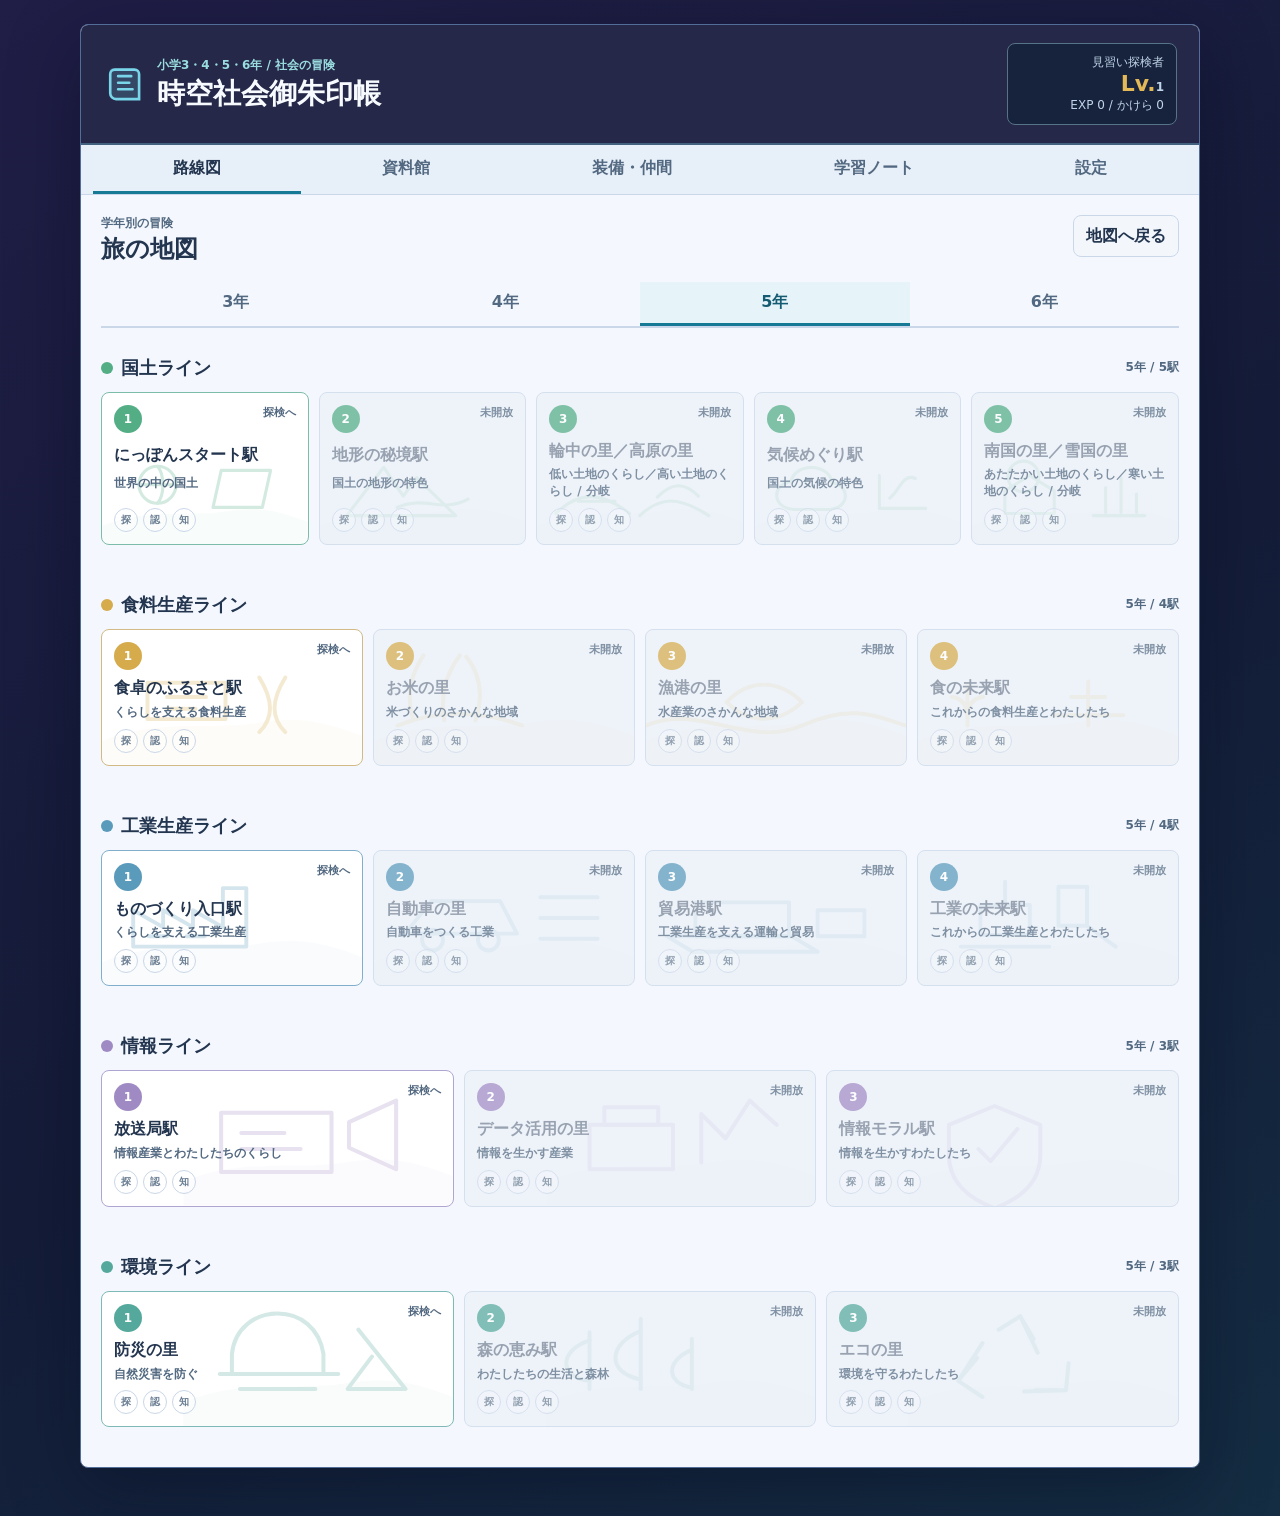
==== commit c21a92a3: "feat: evolve social quest into a grades 3-6 learning RPG" ====
--- a/shakai-quest/index.html
+++ b/shakai-quest/index.html
@@ -6,6 +6,7 @@
   <title>時空社会御朱印帳</title>
   <link rel="icon" href="data:image/svg+xml,%3Csvg xmlns='http://www.w3.org/2000/svg' viewBox='0 0 64 64'%3E%3Crect width='64' height='64' rx='14' fill='%23F6EEE1'/%3E%3Ccircle cx='32' cy='32' r='21' fill='none' stroke='%23B8544A' stroke-width='4' stroke-dasharray='4 5'/%3E%3Cpath d='M22 34h20M32 22v23' stroke='%23B8544A' stroke-width='5' stroke-linecap='round'/%3E%3C/svg%3E">
   <link rel="stylesheet" href="style.css">
+  <link rel="stylesheet" href="rpg.css">
 </head>
 <body>
   <svg class="svg-defs" width="0" height="0" aria-hidden="true" focusable="false">
@@ -32,7 +33,7 @@
           </svg>
         </div>
         <div>
-          <p class="eyebrow">時空をめぐる社会の旅</p>
+            <p class="eyebrow">小学3・4・5・6年 / 社会の冒険</p>
           <h1>時空社会御朱印帳</h1>
         </div>
       </div>
@@ -46,6 +47,8 @@
     <nav class="tabbar" aria-label="メイン">
       <button class="tab active" type="button" data-tab="map">路線図</button>
       <button class="tab" type="button" data-tab="collection">資料館</button>
+      <button class="tab" type="button" data-tab="inventory">装備・仲間</button>
+      <button class="tab" type="button" data-tab="notebook">学習ノート</button>
       <button class="tab" type="button" data-tab="settings">設定</button>
     </nav>
 
@@ -59,7 +62,7 @@
         </div>
         <div class="section-head">
           <div>
-            <p class="eyebrow">8ライン・36駅</p>
+            <p class="eyebrow">学年別の冒険</p>
             <h2 id="map-title">旅の地図</h2>
           </div>
           <button id="reset-view-btn" class="ghost-button" type="button">地図へ戻る</button>
@@ -102,18 +105,20 @@
           <label class="switch-row">
             <span>
               <strong>ふりがな表示</strong>
-              <small>将来の問題文ルビ用設定です。</small>
             </span>
             <input id="setting-ruby" type="checkbox" checked>
           </label>
           <label class="switch-row">
             <span>
               <strong>効果音</strong>
-              <small>Web Audio APIだけを使います。</small>
             </span>
             <input id="setting-sound" type="checkbox" checked>
           </label>
+          <label class="switch-row"><span><strong>動きを減らす</strong></span><input id="setting-reduce-motion" type="checkbox"></label>
+          <p id="save-status" role="status"></p>
           <button id="open-report-btn" class="ghost-button" type="button">保護者レポートを開く</button>
+          <button id="export-save-btn" class="ghost-button" type="button">学習記録を書き出す</button>
+          <label class="import-label">学習記録を読み込む<input id="import-save-file" type="file" accept="application/json,.json"></label>
           <button id="reset-save-btn" class="danger-button" type="button">セーブを初期化</button>
         </div>
       </section>
@@ -127,6 +132,8 @@
         </div>
         <div id="report-root"></div>
       </section>
+      <section id="screen-inventory" class="screen" aria-label="装備・仲間"><div id="inventory-root"></div></section>
+      <section id="screen-notebook" class="screen" aria-label="学習ノート"><div id="notebook-root"></div></section>
     </main>
   </div>
 
@@ -140,6 +147,7 @@
   <script src="data/chara-data.js"></script>
   <script src="data/item-data.js"></script>
   <script src="data/achievement-data.js"></script>
+  <script src="data/curriculum-rpg.js"></script>
   <script src="data/questions/s5_koku01.js"></script>
   <script src="data/questions/s5_koku02.js"></script>
   <script src="data/questions/s5_koku03.js"></script>
@@ -177,7 +185,14 @@
   <script src="data/questions/s6_kok01.js"></script>
   <script src="data/questions/s6_kok02.js"></script>
   <script src="js/svg-icons.js"></script>
+  <script src="js/question-model.js"></script>
+  <script src="data/questions/grades34.js"></script>
+  <script src="data/content-upgrades.js"></script>
+  <script src="data/rpg-data.js"></script>
+  <script src="js/rpg-system.js"></script>
   <script src="js/save-manager.js"></script>
+  <script src="js/rewards.js"></script>
+  <script src="js/inventory-renderer.js"></script>
   <script src="js/collection-renderer.js"></script>
   <script src="js/achievement-manager.js"></script>
   <script src="js/report-renderer.js"></script>
--- a/shakai-quest/style.css
+++ b/shakai-quest/style.css
@@ -1,29 +1,29 @@
 :root {
-  --sky-a: #EAD9D6;
-  --sky-b: #D9CEE0;
-  --sky-c: #C9D8CE;
-  --paper: #F6EEE1;
-  --paper-deep: #EDE1CB;
-  --paper-soft: #FBF6EA;
-  --paper-line: #D9C9A8;
-  --ink: #5C4F42;
-  --ink-soft: #8B8070;
-  --ink-faint: #B6AB98;
-  --stamp: #B8544A;
-  --stamp-deep: #8F3F37;
-  --line-koku: #8FAE7A;
-  --line-shoku: #D9B565;
-  --line-kogyo: #7D9AAA;
-  --line-joho: #A08CBD;
-  --line-kankyo: #7CA085;
-  --line-sei: #7C8CA0;
-  --line-rek: #BD6355;
-  --line-kok: #6FA3AC;
-  --ok: #6F9B79;
-  --warn: #C39155;
-  --locked: #A79B87;
-  --gold: #C9A85E;
-  --shadow: 0 22px 70px rgba(92, 79, 66, .22);
+  --sky-a: #201D46;
+  --sky-b: #141C38;
+  --sky-c: #142D42;
+  --paper: #FFFFFF;
+  --paper-deep: #EDF3FA;
+  --paper-soft: #F7FAFE;
+  --paper-line: #CAD7E8;
+  --ink: #23354F;
+  --ink-soft: #536981;
+  --ink-faint: #6C7F93;
+  --stamp: #167A96;
+  --stamp-deep: #155C73;
+  --line-koku: #53AD85;
+  --line-shoku: #D5AB4C;
+  --line-kogyo: #5A9ABB;
+  --line-joho: #A08AC4;
+  --line-kankyo: #55A99C;
+  --line-sei: #7695CF;
+  --line-rek: #CA7E79;
+  --line-kok: #48ACBC;
+  --ok: #278561;
+  --warn: #9F6430;
+  --locked: #758294;
+  --gold: #E3B857;
+  --shadow: 0 22px 70px rgba(4, 10, 30, .35);
   --radius: 8px;
 }
 
@@ -147,7 +147,7 @@
 
 .brand h1 {
   font-family: "Klee One", "Hiragino Mincho ProN", "Yu Mincho", serif;
-  font-size: clamp(24px, 3.5vw, 36px);
+  font-size: 28px;
 }
 
 .eyebrow {
@@ -155,7 +155,7 @@
   color: var(--ink-soft);
   font-size: 12px;
   font-weight: 800;
-  letter-spacing: .08em;
+  letter-spacing: 0;
 }
 
 .player-card {
--- a/shakai-quest/rpg.css
+++ b/shakai-quest/rpg.css
@@ -0,0 +1,107 @@
+.app-shell { background: #f4f8fe; border-color: #536d99; }
+body { background-color: var(--sky-a); background-attachment: scroll; }
+select:focus-visible, summary:focus-visible { outline: 3px solid #73cbe3; outline-offset: 2px; }
+.encounter-controls { display: flex; align-items: center; flex-wrap: wrap; gap: 18px; margin: 12px 0 18px; }
+.encounter-controls label { display: flex; align-items: center; gap: 10px; font-size: 13px; }
+.encounter-controls select { padding: 8px; border: 1px solid var(--paper-line); border-radius: 6px; background: #fff; }
+.app-header { background: #252848; color: #f7fbff; border-color: #42617e; }
+.app-header .eyebrow { color: #9adddf; }
+.brand-mark { color: #79d5e9; }
+.brand h1 { font-family: "Yu Gothic", "Meiryo", system-ui, sans-serif; }
+.player-card { background: #17223c; border-color: #567387; color: #fff; }
+.player-card span, .player-card small { color: #c0d5e8; }
+.player-card strong { color: var(--gold); }
+.tabbar { background: #e7eff8; overflow-x: auto; padding: 0 12px; }
+.tab { min-width: 80px; flex: 1 0 auto; }
+.paper-grain, .app-shell::before, .ambient-motes { display: none; }
+button, select, input, summary { min-height: 44px; }
+button, select, input, summary, p, h1, h2, h3, h4 { letter-spacing: 0; }
+button, select, input { max-width: 100%; }
+.grade-tabs { display: grid; grid-template-columns: repeat(4, 1fr); margin-bottom: 16px; border-bottom: 2px solid var(--paper-line); }
+.grade-tabs button { border: 0; border-bottom: 3px solid transparent; color: var(--ink-soft); background: transparent; font-weight: 800; }
+.grade-tabs button[aria-selected="true"] { color: var(--stamp-deep); border-color: var(--stamp); background: #e6f4fa; }
+.region-scope { color: var(--ink-soft); font-size: 13px; }
+.resume-button { margin-bottom: 20px; }
+.line-panel { background: transparent; border-radius: 0; box-shadow: none; border: 0; padding: 12px 0 20px; }
+.station-group { grid-template-columns: repeat(auto-fit, minmax(185px, 1fr)); }
+.station-button { min-width: 0; text-align: left; background: #fff; }
+.station-button.locked { background: #edf2f8; }
+.station-bg { opacity: .45; }
+.station-button.locked .station-bg { opacity: .25; }
+.node-panel, .reward-preview, .settings-panel { background: transparent; border: 0; border-radius: 0; padding: 16px 0; }
+.reward-preview { border-top: 1px solid var(--paper-line); }
+.node-layout { display: block; }
+.course-controls { display: flex; flex-wrap: wrap; gap: 16px; border: 0; padding: 12px 0; margin: 8px 0 16px; }
+.course-controls legend { font-weight: 700; }
+.course-controls label { display: grid; gap: 6px; font-size: 13px; }
+.course-controls select { padding: 8px 12px; border: 1px solid var(--paper-line); border-radius: 6px; background: #fff; }
+.rpg-quiz { max-width: 820px; margin: auto; }
+.quiz-progress { padding-bottom: 12px; gap: 12px; }
+.battle-stage { position: relative; min-height: 280px; display: flex; flex-direction: column; align-items: center; justify-content: center; padding: 18px; background: #242940; color: #f2f7ff; border: 1px solid #77c3da; border-radius: 8px; margin-bottom: 18px; }
+.battle-mode { position: absolute; top: 12px; left: 14px; color: #b6e4f2; font-size: 12px; }
+[data-enemy-art] { width: 180px; height: 180px; flex: 0 0 auto; }
+[data-enemy-art] svg { width: 100%; height: 100%; }
+.enemy-hp { width: min(240px, 100%); display: grid; gap: 5px; text-align: center; font-size: 12px; margin-top: 8px; }
+.enemy-hp progress { width: 100%; height: 12px; accent-color: #6bd7e4; }
+.life-count { margin-top: 8px; color: #f1c971; font-weight: 700; }
+.question-card { background: #fff; padding: 22px; border: 1px solid var(--paper-line); border-radius: 8px; }
+.question-text { font-size: 20px; line-height: 1.9; font-weight: 700; margin-top: 10px; overflow-wrap: anywhere; }
+.choice-grid { grid-template-columns: repeat(2, minmax(0, 1fr)); }
+.choice-button { min-height: 64px; border-radius: 6px; background: #f5f8fc; text-align: left; line-height: 1.75; padding: 14px; overflow-wrap: anywhere; }
+.choice-button.correct { background: #e1f5ed; border-color: #268465; color: #174a3c; opacity: 1; }
+.choice-button.wrong { background: #fbe9e7; border-color: #bd514d; color: #793430; opacity: 1; }
+.feedback { line-height: 1.8; }
+.feedback p { margin-bottom: 0; }
+.stage-label { color: #765522; background: #fff7df; padding: 6px 10px; font-size: 12px; }
+.question-data { margin: 12px 0; overflow-x: auto; }
+.question-data figcaption { font-size: 12px; color: var(--ink-soft); margin-bottom: 6px; }
+.question-data table { width: 100%; border-collapse: collapse; font-size: 14px; }
+.question-data th, .question-data td { border: 1px solid var(--paper-line); padding: 8px; text-align: left; }
+.question-data th { background: #edf4fc; }
+.somber .battle-stage { background: #eceef0; color: #434b53; border-color: #9ca5ad; }
+.somber .battle-mode { color: #565f68; }
+.somber [data-enemy-art] { width: 140px; height: 140px; }
+.somber .primary-button { background: #505f6c; border-color: #505f6c; }
+.equipment-slots { display: grid; grid-template-columns: repeat(4, minmax(0, 1fr)); gap: 10px; margin: 16px 0 22px; }
+.equipment-slot { border: 1px solid var(--paper-line); background: #fff; border-radius: 6px; padding: 12px; display: grid; gap: 8px; align-content: start; font-size: 12px; overflow-wrap: anywhere; }
+.equipment-slot svg { width: 52px; height: 52px; margin: auto; }
+.gear-card.rare { border: 2px solid var(--gold); background: #fffcef; }
+.gear-card.rare.somber { border-color: #87949d; background: #f1f3f5; }
+.collection-card > svg { width: 92px; height: 92px; display: block; margin: auto; }
+.collection-card button { width: 100%; margin-top: 10px; }
+.skill-summary { display: grid; grid-template-columns: repeat(3, minmax(0, 1fr)); gap: 12px; padding: 16px 0; border-bottom: 1px solid var(--paper-line); font-size: 13px; }
+.skill-summary span { display: grid; gap: 6px; }
+.notebook-entry { padding: 18px 0; border-bottom: 1px solid var(--paper-line); line-height: 1.8; }
+.notebook-entry p { color: var(--ink-soft); }
+.notebook-entry summary { cursor: pointer; display: flex; align-items: center; }
+.import-label { display: grid; gap: 10px; margin: 18px 0; font-weight: 700; }
+.reduce-motion *, .reduce-motion *::before, .reduce-motion *::after { animation: none !important; transition: none !important; scroll-behavior: auto !important; }
+rt { font-size: 10px; font-weight: 400; }
+.result-guide { display: flex; align-items: center; gap: 16px; padding: 16px 0; text-align: left; border-bottom: 1px solid var(--paper-line); }
+.result-guide svg { width: 80px; height: 80px; flex: 0 0 80px; }
+.result-guide p { line-height: 1.8; margin-bottom: 0; }
+.report-panel { background: #fff; padding: 0; border: 0; border-radius: 0; }
+.result-panel { background: #fff; }
+.overall-report { background: #eef4fb; }
+.report-weak { background: #f1f8fc; }
+.ghost-button { background: #f3f7fc; }
+.toast-root { pointer-events: none; }
+.toast { background: #23354f; box-shadow: 0 8px 20px rgba(4, 10, 30, .2); }
+.hanko-stamp-anim.play, .stamp-stage.kikitori .hanko-stamp-anim { opacity: 1; }
+.achievement-overlay.show .achievement-modal { opacity: 1; transform: scale(1); }
+@media (max-width: 760px) {
+  body { padding: 0; }
+  .app-shell { border-radius: 0; min-height: 100vh; border: 0; }
+  .app-header { padding: 16px; }
+  .brand h1 { font-size: 22px; line-height: 1.4; }
+  .screen-frame { padding: 16px; }
+  .question-card { padding: 16px; }
+  .question-text { font-size: 18px; }
+  .choice-grid { grid-template-columns: 1fr; }
+  .choice-grid.ox { grid-template-columns: repeat(2, minmax(0, 1fr)); }
+  .equipment-slots { grid-template-columns: repeat(2, minmax(0, 1fr)); }
+  .skill-summary { grid-template-columns: repeat(2, minmax(0, 1fr)); }
+  .station-list.route .station-group { grid-template-columns: repeat(auto-fit, minmax(145px, 1fr)); }
+  .battle-stage { min-height: 260px; }
+}
+@media print { .grade-tabs, .resume-button { display: none !important; } }
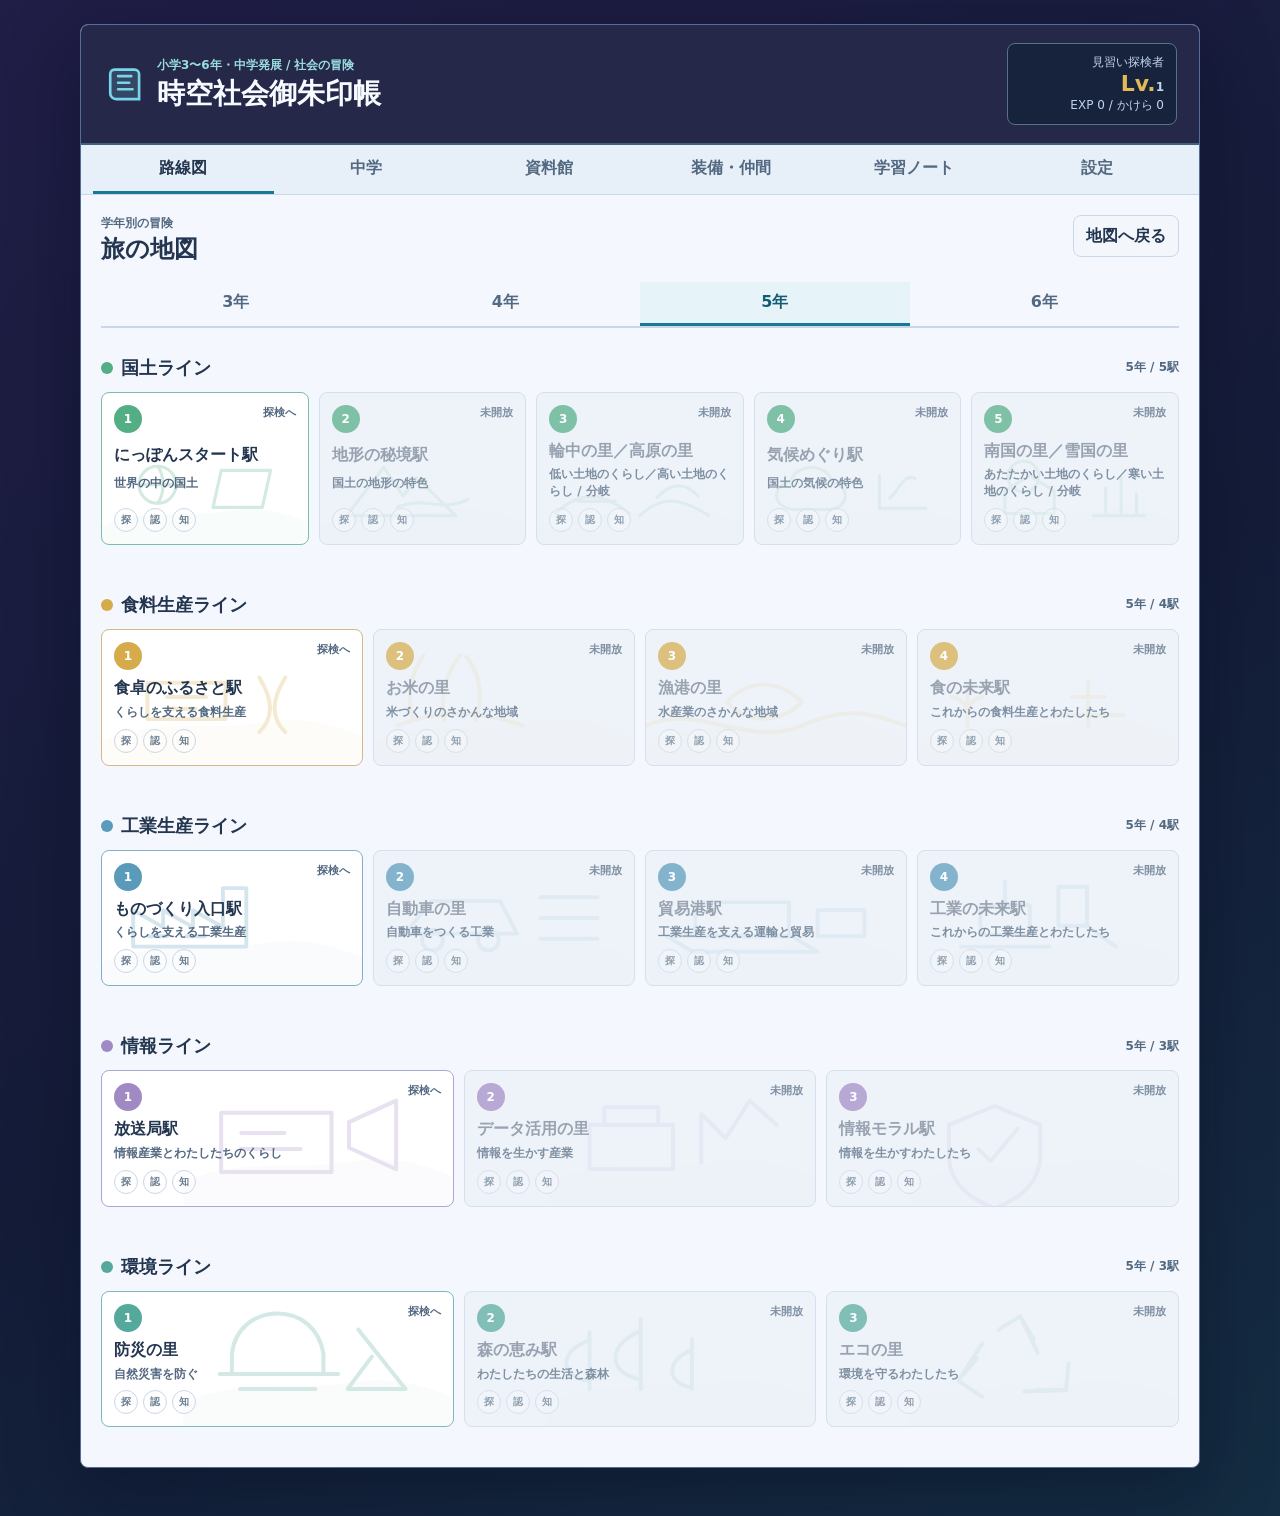
==== commit a8a688c8: "feat: add middle portal, written inquiry and transfer review" ====
--- a/shakai-quest/index.html
+++ b/shakai-quest/index.html
@@ -33,7 +33,7 @@
           </svg>
         </div>
         <div>
-            <p class="eyebrow">小学3・4・5・6年 / 社会の冒険</p>
+            <p class="eyebrow">小学3〜6年・中学発展 / 社会の冒険</p>
           <h1>時空社会御朱印帳</h1>
         </div>
       </div>
@@ -46,6 +46,7 @@
 
     <nav class="tabbar" aria-label="メイン">
       <button class="tab active" type="button" data-tab="map">路線図</button>
+      <button class="tab" type="button" data-tab="middle">中学</button>
       <button class="tab" type="button" data-tab="collection">資料館</button>
       <button class="tab" type="button" data-tab="inventory">装備・仲間</button>
       <button class="tab" type="button" data-tab="notebook">学習ノート</button>
@@ -73,6 +74,8 @@
       <section id="screen-node" class="screen" aria-labelledby="node-title">
         <div id="node-root"></div>
       </section>
+
+      <section id="screen-middle" class="screen" aria-label="中学発展の地図"><div id="middle-root"></div></section>
 
       <section id="screen-quiz" class="screen" aria-labelledby="quiz-title">
         <div id="quiz-root"></div>
@@ -188,6 +191,11 @@
   <script src="js/question-model.js"></script>
   <script src="data/questions/grades34.js"></script>
   <script src="data/content-upgrades.js"></script>
+  <script src="data/middle-courses.js"></script>
+  <script src="data/middle-challenges.js"></script>
+  <script src="data/middle-expansion.js"></script>
+  <script src="data/middle-written.js"></script>
+  <script src="data/middle-review.js"></script>
   <script src="data/rpg-data.js"></script>
   <script src="js/rpg-system.js"></script>
   <script src="js/save-manager.js"></script>
@@ -198,6 +206,8 @@
   <script src="js/report-renderer.js"></script>
   <script src="js/map-renderer.js"></script>
   <script src="js/quiz-engine.js"></script>
+  <script src="js/written-engine.js"></script>
+  <script src="js/middle-renderer.js"></script>
   <script src="js/main.js"></script>
 </body>
 </html>
--- a/shakai-quest/rpg.css
+++ b/shakai-quest/rpg.css
@@ -82,6 +82,32 @@
 .result-guide p { line-height: 1.8; margin-bottom: 0; }
 .report-panel { background: #fff; padding: 0; border: 0; border-radius: 0; }
 .result-panel { background: #fff; }
+.middle-tier { border-left: 4px solid var(--gold); }
+.middle-tier strong { color: #615011; }
+.middle-controls { margin: 20px 0; padding-top: 16px; border-top: 1px solid var(--paper-line); }
+.middle-controls h3 { margin: 0 0 10px; font-size: 16px; }
+.middle-controls .tier-button { width: 100%; margin-top: 12px; }
+.difficulty-tabs { display: grid; grid-template-columns: repeat(3, minmax(0, 1fr)); border: 1px solid var(--paper-line); border-radius: 6px; overflow: hidden; }
+.difficulty-tabs button { min-height: 44px; border: 0; border-right: 1px solid var(--paper-line); background: #f3f7fc; color: var(--ink); font: inherit; cursor: pointer; }
+.difficulty-tabs button:last-child { border-right: 0; }
+.difficulty-tabs button[aria-pressed="true"] { background: #dff4f8; color: #163f52; font-weight: 700; }
+.source-materials { display: grid; grid-template-columns: repeat(2, minmax(0, 1fr)); gap: 12px; margin: 16px 0; }
+.source-materials .question-data { min-width: 0; margin: 0; }
+.source-materials .question-data p { font-size: 14px; line-height: 1.8; margin: 0; padding: 12px; background: #f3f7fc; border-left: 3px solid #709ba9; }
+.source-materials figcaption { color: #526471; font-weight: 700; }
+.evidence-details summary { cursor: pointer; min-height: 44px; display: flex; align-items: center; font-weight: 700; }
+.evidence-details ol { padding-left: 24px; margin-top: 4px; }
+.evidence-details li { margin-bottom: 8px; }
+.mistake-cue { color: #754017; font-size: 14px; }
+.notebook-filter { display: grid; gap: 8px; font-size: 14px; margin: 18px 0; max-width: 380px; }
+.notebook-filter select { min-height: 44px; width: 100%; font: inherit; color: var(--ink); padding: 8px; border: 1px solid var(--paper-line); border-radius: 6px; background: white; }
+.quiz-progress { flex-wrap: wrap; gap: 8px; }
+.quiz-progress strong { min-width: 0; overflow-wrap: anywhere; }
+.middle-report { width: 100%; border-collapse: collapse; font-size: 13px; }
+.middle-report th, .middle-report td { padding: 10px 6px; border-bottom: 1px solid var(--paper-line); text-align: left; }
+.middle-report th:first-child { width: 45%; }
+.middle-report td { white-space: nowrap; }
+.middle-report small { display: block; margin-top: 4px; color: var(--ink-soft); font-weight: 400; }
 .overall-report { background: #eef4fb; }
 .report-weak { background: #f1f8fc; }
 .ghost-button { background: #f3f7fc; }
@@ -97,6 +123,7 @@
   .screen-frame { padding: 16px; }
   .question-card { padding: 16px; }
   .question-text { font-size: 18px; }
+  .source-materials { grid-template-columns: minmax(0, 1fr); }
   .choice-grid { grid-template-columns: 1fr; }
   .choice-grid.ox { grid-template-columns: repeat(2, minmax(0, 1fr)); }
   .equipment-slots { grid-template-columns: repeat(2, minmax(0, 1fr)); }
@@ -104,4 +131,45 @@
   .station-list.route .station-group { grid-template-columns: repeat(auto-fit, minmax(145px, 1fr)); }
   .battle-stage { min-height: 260px; }
 }
-@media print { .grade-tabs, .resume-button { display: none !important; } }
+.middle-field { border-top: 2px solid var(--paper-line); margin-top: 24px; padding: 8px 0 20px; }
+.middle-field h3 { font-size: 20px; }
+.middle-course-grid { display: grid; grid-template-columns: repeat(3, minmax(0, 1fr)); gap: 16px; }
+.middle-course-card { min-width: 0; border: 1px solid var(--paper-line); border-radius: 8px; background: #fff; padding: 16px; display: flex; flex-direction: column; }
+.middle-course-card > svg { position: static; inset: auto; height: 90px; width: 100%; background: #eff5f6; flex-shrink: 0; }
+.middle-course-card h4 { font-size: 16px; line-height: 1.6; margin: 12px 0; min-height: 52px; }
+.middle-course-card > button { width: 100%; margin-top: auto; }
+.middle-course-progress { display: grid; grid-template-columns: repeat(3, minmax(0, 1fr)); gap: 8px; font-size: 12px; padding: 12px 0; }
+.middle-course-progress span { display: grid; gap: 6px; min-width: 0; overflow-wrap: anywhere; }
+.middle-course-progress strong { font-size: 16px; color: #255970; }
+.middle-levels { display: grid; grid-template-columns: repeat(3, minmax(0, 1fr)); gap: 12px; }
+.middle-levels button { min-width: 0; }
+.middle-practice, .middle-written-list { margin-top: 24px; padding: 20px 0; border-top: 1px solid var(--paper-line); }
+.middle-written-list article, .written-entry { padding: 16px 0; border-bottom: 1px solid var(--paper-line); line-height: 1.8; }
+.middle-written-list h4 { margin: 0 0 10px; font-size: 16px; }
+.middle-written-list article > span { font-size: 13px; margin-right: 16px; }
+.written-work .question-card { max-width: 980px; margin: 0 auto; }
+.written-label { display: block; font-weight: 700; margin: 16px 0 8px; }
+#written-response { width: 100%; min-height: 180px; resize: vertical; color: var(--ink); border: 1px solid #7e8b9d; border-radius: 6px; background: #fff; padding: 12px; font: inherit; line-height: 1.8; }
+.written-response { white-space: pre-wrap; overflow-wrap: anywhere; padding: 12px; background: #f0f6fa; border-left: 3px solid #709ba9; line-height: 1.8; }
+.written-criterion { min-width: 0; padding: 12px; margin: 16px 0; border: 1px solid var(--paper-line); border-radius: 6px; }
+.written-criterion legend { font-weight: 700; font-size: 15px; line-height: 1.8; }
+.written-criterion label { min-height: 44px; display: flex; align-items: center; gap: 8px; font-size: 14px; cursor: pointer; }
+.written-criterion input { width: 20px; height: 20px; flex: 0 0 20px; }
+.model-answer summary, .written-entry summary { min-height: 44px; cursor: pointer; font-weight: 700; }
+.model-answer p { line-height: 1.9; }
+.written-saved { color: #216842; font-weight: 700; }
+.written-report, .practice-report { width: 100%; border-collapse: collapse; font-size: 13px; }
+.written-report th, .written-report td, .practice-report th, .practice-report td { text-align: left; padding: 10px 6px; border-bottom: 1px solid var(--paper-line); }
+.written-report th:first-child { width: 52%; }
+.tabbar { display: grid; grid-template-columns: repeat(6, minmax(0, 1fr)); }
+.tabbar .tab { min-width: 0; }
+@media (max-width: 900px) { .middle-course-grid { grid-template-columns: repeat(2, minmax(0, 1fr)); } }
+@media (max-width: 540px) {
+  .tabbar { grid-template-columns: repeat(3, minmax(0, 1fr)); gap: 0; }
+  .middle-course-grid { grid-template-columns: minmax(0, 1fr); }
+  .middle-levels { gap: 6px; }
+  .middle-levels .tier-button { padding: 12px 8px; font-size: 13px; }
+  .written-work .quiz-actions { display: grid; grid-template-columns: minmax(0, 1fr); }
+  .written-work .quiz-actions button { width: 100%; }
+}
+@media print { .grade-tabs, .resume-button { display: none !important; } .written-report tr, .practice-report tr, .middle-report tr { break-inside: avoid; } }
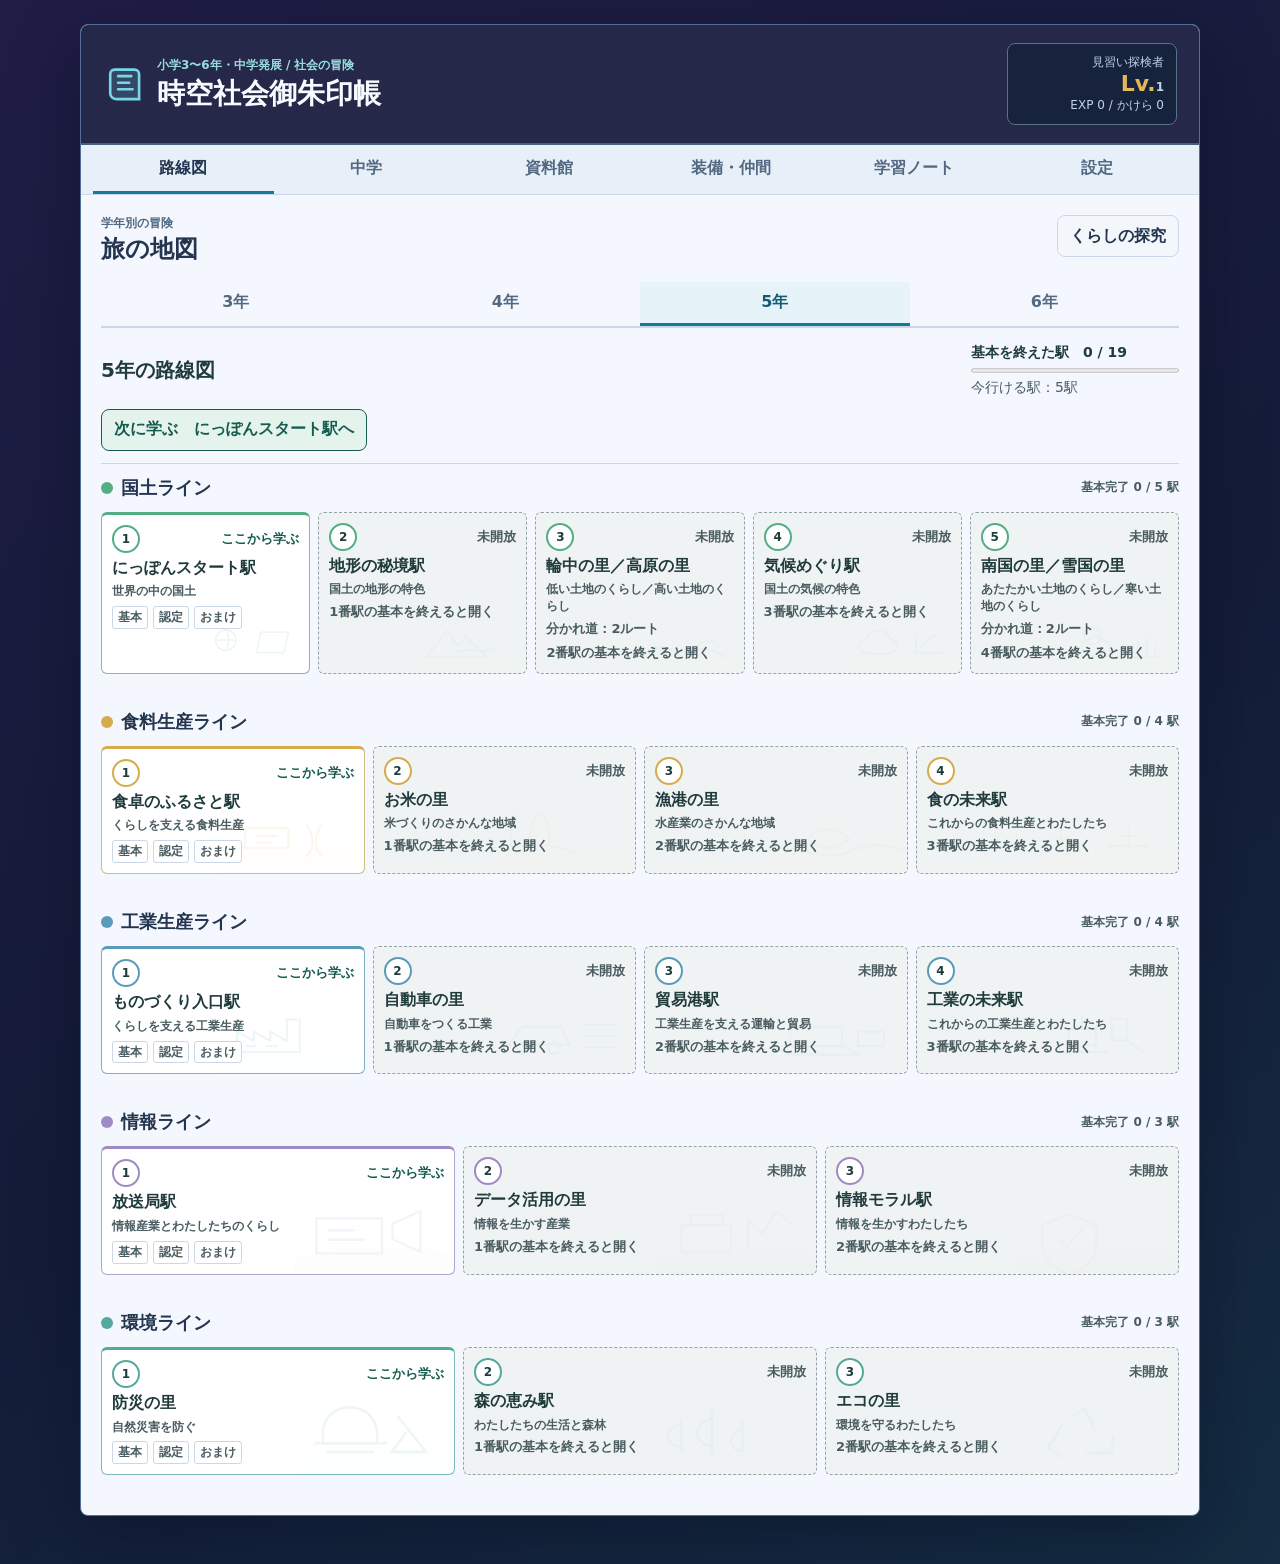
==== commit 899bbe23: "Connect station goals, everyday inquiry and middle school practice" ====
--- a/shakai-quest/index.html
+++ b/shakai-quest/index.html
@@ -7,6 +7,10 @@
   <link rel="icon" href="data:image/svg+xml,%3Csvg xmlns='http://www.w3.org/2000/svg' viewBox='0 0 64 64'%3E%3Crect width='64' height='64' rx='14' fill='%23F6EEE1'/%3E%3Ccircle cx='32' cy='32' r='21' fill='none' stroke='%23B8544A' stroke-width='4' stroke-dasharray='4 5'/%3E%3Cpath d='M22 34h20M32 22v23' stroke='%23B8544A' stroke-width='5' stroke-linecap='round'/%3E%3C/svg%3E">
   <link rel="stylesheet" href="style.css">
   <link rel="stylesheet" href="rpg.css">
+  <link rel="stylesheet" href="map-navigation.css">
+  <link rel="stylesheet" href="journey-results.css">
+  <link rel="stylesheet" href="middle-bridges.css">
+  <link rel="stylesheet" href="life-cases.css">
 </head>
 <body>
   <svg class="svg-defs" width="0" height="0" aria-hidden="true" focusable="false">
@@ -45,7 +49,7 @@
     </header>
 
     <nav class="tabbar" aria-label="メイン">
-      <button class="tab active" type="button" data-tab="map">路線図</button>
+      <button class="tab active" type="button" data-tab="map" aria-current="page">路線図</button>
       <button class="tab" type="button" data-tab="middle">中学</button>
       <button class="tab" type="button" data-tab="collection">資料館</button>
       <button class="tab" type="button" data-tab="inventory">装備・仲間</button>
@@ -66,15 +70,18 @@
             <p class="eyebrow">学年別の冒険</p>
             <h2 id="map-title">旅の地図</h2>
           </div>
-          <button id="reset-view-btn" class="ghost-button" type="button">地図へ戻る</button>
-        </div>
+          <button id="open-life-btn" class="ghost-button" type="button">くらしの探究</button>
+        </div>
+        <div id="map-goal" hidden></div>
         <div id="map-root"></div>
       </section>
 
       <section id="screen-node" class="screen" aria-labelledby="node-title">
         <div id="node-root"></div>
-      </section>
-
+        <nav id="node-connections" aria-label="この駅から広げる学び" hidden></nav>
+      </section>
+
+      <section id="screen-life" class="screen" aria-label="くらしの探究"><div id="life-root"></div></section>
       <section id="screen-middle" class="screen" aria-label="中学発展の地図"><div id="middle-root"></div></section>
 
       <section id="screen-quiz" class="screen" aria-labelledby="quiz-title">
@@ -196,6 +203,8 @@
   <script src="data/middle-expansion.js"></script>
   <script src="data/middle-written.js"></script>
   <script src="data/middle-review.js"></script>
+  <script src="data/middle-bridges.js"></script>
+  <script src="data/life-cases.js"></script>
   <script src="data/rpg-data.js"></script>
   <script src="js/rpg-system.js"></script>
   <script src="js/save-manager.js"></script>
@@ -208,6 +217,7 @@
   <script src="js/quiz-engine.js"></script>
   <script src="js/written-engine.js"></script>
   <script src="js/middle-renderer.js"></script>
+  <script src="js/life-renderer.js"></script>
   <script src="js/main.js"></script>
 </body>
 </html>
--- a/shakai-quest/rpg.css
+++ b/shakai-quest/rpg.css
@@ -158,6 +158,12 @@
 .model-answer summary, .written-entry summary { min-height: 44px; cursor: pointer; font-weight: 700; }
 .model-answer p { line-height: 1.9; }
 .written-saved { color: #216842; font-weight: 700; }
+#node-connections:not([hidden]) { display: flex; flex-wrap: wrap; gap: 10px; padding: 16px 0; border-top: 1px solid var(--paper-line); }
+#node-connections button { max-width: 100%; min-height: 44px; white-space: normal; text-align: left; }
+.collection-goal { display: flex; align-items: center; flex-wrap: wrap; gap: 14px 24px; margin: 12px 0 20px; padding: 12px 0 12px 16px; border-left: 4px solid var(--gold); }
+.collection-goal h3, .collection-goal p { margin: 4px 0; }
+.collection-goal label { display: grid; gap: 4px; max-width: 100%; font-weight: 700; }
+.collection-goal select { min-height: 44px; max-width: 100%; font: inherit; }
 .written-report, .practice-report { width: 100%; border-collapse: collapse; font-size: 13px; }
 .written-report th, .written-report td, .practice-report th, .practice-report td { text-align: left; padding: 10px 6px; border-bottom: 1px solid var(--paper-line); }
 .written-report th:first-child { width: 52%; }
--- a/shakai-quest/map-navigation.css
+++ b/shakai-quest/map-navigation.css
@@ -0,0 +1,136 @@
+/* Elementary route map and station detail. */
+#map-root, #node-root {
+  --map-ink: #203b3b;
+  --map-muted: #495c60;
+  --map-green: #165d50;
+}
+
+#map-root .grade-tabs { margin-bottom: 12px; }
+#map-root .grade-tabs button { min-width: 0; }
+.grade-overview {
+  display: flex;
+  flex-wrap: wrap;
+  align-items: center;
+  justify-content: space-between;
+  gap: 10px 24px;
+  padding-block: 4px 12px;
+  color: var(--map-ink);
+}
+.grade-overview h2 { margin: 0; font-size: 1.25rem; }
+.grade-overview .region-scope { margin: 4px 0 0; color: var(--map-muted); }
+.grade-progress { display: grid; gap: 4px; min-width: min(100%, 13rem); font-size: 0.875rem; }
+.grade-progress progress { width: 100%; height: 9px; accent-color: var(--map-green); }
+.grade-progress span { color: var(--map-muted); }
+.map-actions, .node-actions { display: flex; flex-wrap: wrap; align-items: center; gap: 8px; }
+.map-actions { border-bottom: 1px solid var(--paper-line); padding: 0 0 12px; }
+.map-actions .resume-button { margin: 0; }
+.map-actions [data-next-station] {
+  border: 1px solid var(--map-green);
+  background: #e4f3ec;
+  color: var(--map-green);
+}
+
+#map-root .map-stack { gap: 4px; }
+#map-root .line-title-row { flex-wrap: wrap; gap: 4px 14px; }
+#map-root .line-meta { color: var(--map-muted); }
+#map-root .station-list.route { display: block; }
+#map-root .station-list.sugoroku {
+  display: block;
+  max-height: none;
+  overflow: visible;
+  padding-left: 9px;
+  border-left-width: 3px;
+}
+#map-root .station-group {
+  grid-template-columns: repeat(auto-fit, minmax(min(100%, 12rem), 1fr));
+  gap: 8px;
+}
+#map-root .station-button {
+  align-content: start;
+  padding: 10px;
+  border-radius: 6px;
+  color: var(--map-ink);
+  overflow-wrap: anywhere;
+}
+#map-root .station-button.playable { border-top: 3px solid var(--line-color); }
+#map-root .station-button:is(.locked, .coming-soon) {
+  opacity: 1;
+  background: #f0f3f3;
+  border: 1px dashed #94a4a5;
+}
+#map-root .station-art {
+  position: absolute;
+  inset: 0 0 0 auto;
+  width: min(55%, 10rem);
+  z-index: 0;
+  pointer-events: none;
+}
+#map-root .station-bg { opacity: .18; }
+#map-root .station-button:disabled .station-bg { opacity: .09; }
+#map-root .station-top { align-items: center; }
+#map-root .station-number { color: var(--map-ink); background: #fff; border: 2px solid var(--line-color); }
+#map-root .station-status { color: var(--map-green); font-size: .8125rem; }
+#map-root .station-button:disabled .station-status,
+#map-root .station-sub, .station-condition, .station-branch { color: var(--map-muted); }
+#map-root .station-name { margin-top: 5px; }
+.station-condition, .station-branch { display: block; margin-top: 5px; font-size: .8125rem; line-height: 1.45; }
+#map-root .stamp-row { flex-wrap: wrap; margin-top: 6px; }
+#map-root .mini-stamp {
+  display: inline-flex;
+  width: auto;
+  height: auto;
+  padding: 2px 5px;
+  border-radius: 3px;
+  background: #fff;
+  color: var(--map-muted);
+  font-size: .75rem;
+  line-height: 1.4;
+}
+#map-root .mini-stamp.clear { border-color: var(--map-green); color: var(--map-green); background: #e4f3ec; }
+#map-root .quiet-station { border-color: #7a8480; }
+#map-root .quiet-station .station-number { border-color: #7a8480; }
+.map-sr-only {
+  position: absolute;
+  width: 1px;
+  height: 1px;
+  overflow: hidden;
+  clip-path: inset(50%);
+  white-space: nowrap;
+}
+
+#node-root .course-controls { gap: 8px 14px; padding: 5px 0 10px; margin: 6px 0; }
+#node-root .course-controls label { gap: 3px; }
+#node-root :is(.tier-grid, .branch-grid) {
+  grid-template-columns: repeat(auto-fit, minmax(min(100%, 12rem), 1fr));
+  gap: 8px;
+}
+#node-root .branch-grid { margin-top: 12px; }
+#node-root .tier-button:disabled, #node-root .node-actions button:disabled {
+  opacity: 1;
+  background: #eff2f2;
+  color: var(--map-muted);
+  border: 1px dashed #94a4a5;
+}
+.branch-reward, .tier-state { display: block; }
+#node-root .tier-state { color: var(--map-green); }
+.node-actions { margin-top: 12px; }
+.map-source-note { border-top: 1px solid #a6b0ad; color: var(--map-muted); }
+.map-source-note h3 { margin: 0; font-size: 1rem; }
+.map-source-note p { margin: 6px 0; max-width: 48em; line-height: 1.7; }
+#node-root .quiet-node .tier-button { box-shadow: none; border-color: #8b9992; }
+
+#map-root :is(button, progress):focus-visible,
+#node-root :is(button, select, [tabindex]):focus-visible {
+  outline: 3px solid #204f91;
+  outline-offset: 2px;
+  box-shadow: 0 0 0 2px white;
+}
+@media (max-width: 540px) {
+  .grade-overview { display: grid; gap: 6px; }
+  .grade-progress { grid-template-columns: 1fr auto; align-items: center; min-width: 0; }
+  .grade-progress progress { grid-column: 1 / -1; grid-row: 2; }
+  .grade-progress span { text-align: right; }
+  #map-root .world-map { display: none; }
+  #map-root .station-list.world { display: block; }
+  .map-actions button { text-align: left; }
+}
--- a/shakai-quest/journey-results.css
+++ b/shakai-quest/journey-results.css
@@ -0,0 +1,108 @@
+.result-panel.journey-result {
+  max-width: 720px;
+  padding: 24px;
+  text-align: start;
+  overflow-wrap: anywhere;
+  --record-accent: var(--stamp-deep);
+}
+.journey-result.somber {
+  --record-accent: var(--ink-soft);
+}
+.journey-result-head {
+  display: flex;
+  align-items: center;
+  justify-content: space-between;
+  gap: 16px;
+  border-bottom: 2px solid var(--record-accent);
+  padding-bottom: 14px;
+}
+.journey-result-head .eyebrow {
+  margin: 0 0 6px;
+  color: var(--record-accent);
+}
+.journey-result-head p:last-child,
+.journey-next p {
+  margin: 0;
+  line-height: 1.6;
+  color: var(--ink-soft);
+}
+.journey-result-head .stamp-stage {
+  flex: 0 0 84px;
+  width: 84px;
+  height: 84px;
+  margin: 0;
+}
+.journey-result-head .hanko-stamp-anim {
+  width: 80px;
+  height: 80px;
+}
+.journey-metrics {
+  display: grid;
+  grid-template-columns: repeat(auto-fit, minmax(min(100%, 140px), 1fr));
+  gap: 14px 22px;
+  margin: 18px 0;
+  font-variant-numeric: tabular-nums;
+}
+.journey-metric dt,
+.journey-result h3 {
+  font-size: 1rem;
+  font-weight: 700;
+}
+.journey-metric dd,
+.journey-result h3 {
+  margin: 0;
+}
+.journey-metric strong {
+  color: var(--record-accent);
+  font-size: 1.55rem;
+}
+.journey-metric progress {
+  display: block;
+  width: 100%;
+  height: 8px;
+  margin-top: 5px;
+  accent-color: var(--record-accent);
+}
+.journey-result .result-guide {
+  margin-bottom: 16px;
+}
+.journey-result .result-list {
+  display: flex;
+  flex-wrap: wrap;
+  gap: 5px 16px;
+  list-style: none;
+  padding: 0;
+  margin: 6px 0 18px;
+}
+.journey-result .result-list li {
+  border-inline-start: 2px solid var(--paper-line);
+  padding-inline-start: 8px;
+}
+.journey-next {
+  display: flex;
+  flex-wrap: wrap;
+  align-items: center;
+  gap: 12px;
+  border-block: 1px solid var(--paper-line);
+  padding-block: 16px;
+}
+.journey-next > div {
+  flex: 1 1 190px;
+}
+.journey-next button {
+  max-width: 100%;
+  min-height: 44px;
+  white-space: normal;
+}
+.journey-result .quiz-actions {
+  justify-content: flex-start;
+  margin-top: 12px;
+}
+.journey-result.somber .impact-ring {
+  display: none;
+}
+@media (max-width: 480px) {
+  .result-panel.journey-result { padding: 16px; }
+  .journey-result-head { gap: 8px; }
+  .journey-next button { width: 100%; }
+}
--- a/shakai-quest/middle-bridges.css
+++ b/shakai-quest/middle-bridges.css
@@ -0,0 +1,65 @@
+.bridge-preview {
+  margin: 0;
+  padding-inline-start: 0.65rem;
+  border-inline-start: 3px solid #65968b;
+  color: var(--ink);
+  line-height: 1.6;
+  overflow-wrap: anywhere;
+}
+.bridge-preview small,
+.bridge-evidence strong {
+  display: block;
+  color: #375e56;
+  font-size: 0.8rem;
+}
+.middle-bridge {
+  margin-block: 0.75rem 1.5rem;
+  padding-block: 1rem;
+  border-block: 1px solid var(--paper-line);
+  color: var(--ink);
+  line-height: 1.7;
+  overflow-wrap: anywhere;
+}
+.middle-bridge h3 { margin: 0.15rem 0 0.85rem; }
+.bridge-steps {
+  display: grid;
+  grid-template-columns: repeat(2, minmax(0, 1fr));
+  gap: 0.75rem 1.25rem;
+  margin: 0;
+}
+.bridge-steps dt { color: #375e56; font-weight: 700; }
+.bridge-steps dd { margin: 0; }
+.bridge-evidence {
+  margin: 1rem 0;
+  padding: 0.55rem 0.85rem;
+  background: #eff6f2;
+  border-inline-start: 3px solid #65968b;
+}
+.bridge-task { min-inline-size: 0; margin: 0; padding: 0; border: 0; }
+.bridge-task legend { max-width: 100%; margin-bottom: 0.45rem; padding: 0; font-weight: 700; }
+.bridge-choices {
+  display: grid;
+  grid-template-columns: repeat(2, minmax(0, 1fr));
+  gap: 0.5rem;
+}
+.bridge-choices button { min-height: 44px; text-align: start; white-space: normal; }
+.bridge-choices button[aria-pressed="true"] {
+  box-shadow: inset 0 0 0 2px #375e56;
+  background: #edf6f1;
+  color: #263d35;
+}
+.bridge-feedback:not(:empty) { margin: 0.6rem 0 0; }
+.bridge-feedback:empty { margin: 0; }
+.bridge-station {
+  display: flex;
+  align-items: center;
+  flex-wrap: wrap;
+  gap: 0.4rem 0.8rem;
+  margin-top: 1rem;
+}
+.bridge-station button { max-width: 100%; white-space: normal; }
+.bridge-station button:disabled { color: var(--ink-soft); opacity: 1; cursor: default; }
+.bridge-station small { color: var(--ink-soft); }
+@media (max-width: 600px) {
+  .bridge-steps, .bridge-choices { grid-template-columns: minmax(0, 1fr); }
+}
--- a/shakai-quest/life-cases.css
+++ b/shakai-quest/life-cases.css
@@ -0,0 +1,106 @@
+.life-inquiry {
+  --life-accent: #226756;
+  max-width: 56rem;
+  margin-inline: auto;
+  color: var(--ink);
+  overflow-wrap: anywhere;
+}
+.life-header, .life-nav, .life-actions {
+  display: flex;
+  align-items: center;
+  flex-wrap: wrap;
+  gap: .5rem 1rem;
+}
+.life-header {
+  justify-content: space-between;
+  border-bottom: 2px solid var(--paper-line);
+  padding-block: .75rem;
+}
+.life-inquiry :is(h2, h3, h4, p) { margin: 0; }
+.life-inquiry h2 { font-size: 1.4rem; line-height: 1.5; }
+.life-inquiry h3 { font-size: 1.12rem; line-height: 1.6; }
+.life-inquiry h4 { font-size: 1rem; }
+.life-inquiry p { line-height: 1.8; }
+.life-inquiry button { white-space: normal; letter-spacing: 0; }
+.life-inquiry :is(button, summary):focus-visible {
+  outline: 3px solid var(--life-accent);
+  outline-offset: 2px;
+}
+.life-inquiry [tabindex="-1"] { scroll-margin-block: 6rem; }
+.life-inquiry [tabindex="-1"]:focus:not(:focus-visible) { outline: none; }
+.life-kicker, .life-theme, .life-source-type, .life-instruction, .life-actions span {
+  color: var(--ink-soft);
+  font-size: .88rem;
+}
+.life-inquiry .life-total { margin-block: 1rem; }
+.life-total strong { color: var(--life-accent); }
+.life-grade { margin-block: 1.25rem; }
+.life-grade h3 { border-inline-start: 4px solid var(--life-accent); padding-inline-start: .6rem; }
+.life-grade [data-life-grade="4"] { --life-accent: #275c83; }
+.life-grade [data-life-grade="5"] { --life-accent: #775115; }
+.life-grade [data-life-grade="6"] { --life-accent: #71415a; }
+.life-grid {
+  margin-top: .6rem;
+  display: grid;
+  grid-template-columns: repeat(auto-fit, minmax(min(100%, 19rem), 1fr));
+  gap: .6rem;
+}
+.life-entry {
+  display: grid;
+  grid-template-columns: 4.6rem minmax(0, 1fr);
+  align-items: center;
+  gap: .85rem;
+  min-width: 0;
+  padding: .75rem;
+  text-align: start;
+  color: var(--ink);
+  background: var(--paper);
+  border: 1px solid var(--paper-line);
+  border-radius: 6px;
+}
+.life-entry:hover, .life-options button:hover { border-color: var(--life-accent); background: var(--paper-soft); }
+.life-scene { display: grid; place-items: center; background: var(--paper-soft); border-radius: 4px; }
+.life-scene .station-bg { display: block; position: static; width: 100%; height: auto; aspect-ratio: 2 / 1; opacity: 1; }
+.life-entry-text { display: grid; gap: .25rem; }
+.life-status { color: var(--ink-soft); font-size: .8rem; }
+.life-status.is-recorded { color: var(--life-accent); font-weight: 700; }
+.life-inquiry .life-situation { margin-block: 1rem 1.5rem; }
+.life-evidence table {
+  width: 100%;
+  margin-block: .8rem;
+  border-collapse: collapse;
+  background: var(--paper);
+  font-variant-numeric: tabular-nums;
+}
+.life-evidence caption, .life-note h4 { font-weight: 700; text-align: start; }
+.life-evidence caption { padding-bottom: .35rem; }
+.life-evidence :is(td, th) { padding: .55rem .65rem; border: 1px solid var(--paper-line); line-height: 1.6; text-align: start; }
+.life-evidence thead { background: var(--paper-deep); }
+.life-evidence tbody th { font-weight: 600; background: var(--paper-soft); }
+.life-note { padding: .65rem .85rem; border-inline-start: 3px solid var(--life-accent); background: #f1f7f3; }
+.life-question, .life-response { border-top: 1px solid var(--paper-line); margin-top: 1.2rem; padding-top: 1rem; }
+.life-options { display: grid; gap: .5rem; margin-top: .75rem; }
+.life-options button {
+  display: flex;
+  gap: .7rem;
+  align-items: baseline;
+  padding: .75rem;
+  border: 1px solid var(--paper-line);
+  border-radius: 5px;
+  color: var(--ink);
+  background: var(--paper);
+  text-align: start;
+  font: inherit;
+  line-height: 1.6;
+}
+.life-letter { flex: none; font-weight: 700; color: var(--life-accent); }
+.life-inquiry .life-chosen { font-weight: 700; }
+.life-response h4, .life-response details { margin-top: .9rem; }
+.life-response summary { color: var(--life-accent); padding-block: .35rem; cursor: pointer; }
+.life-actions { margin-block: 1rem; }
+@media (max-width: 36rem) {
+  .life-header { align-items: flex-start; }
+  .life-nav { gap: .4rem; }
+  .life-entry { grid-template-columns: 3.5rem minmax(0, 1fr); }
+  .life-evidence :is(td, th) { padding: .35rem; }
+}
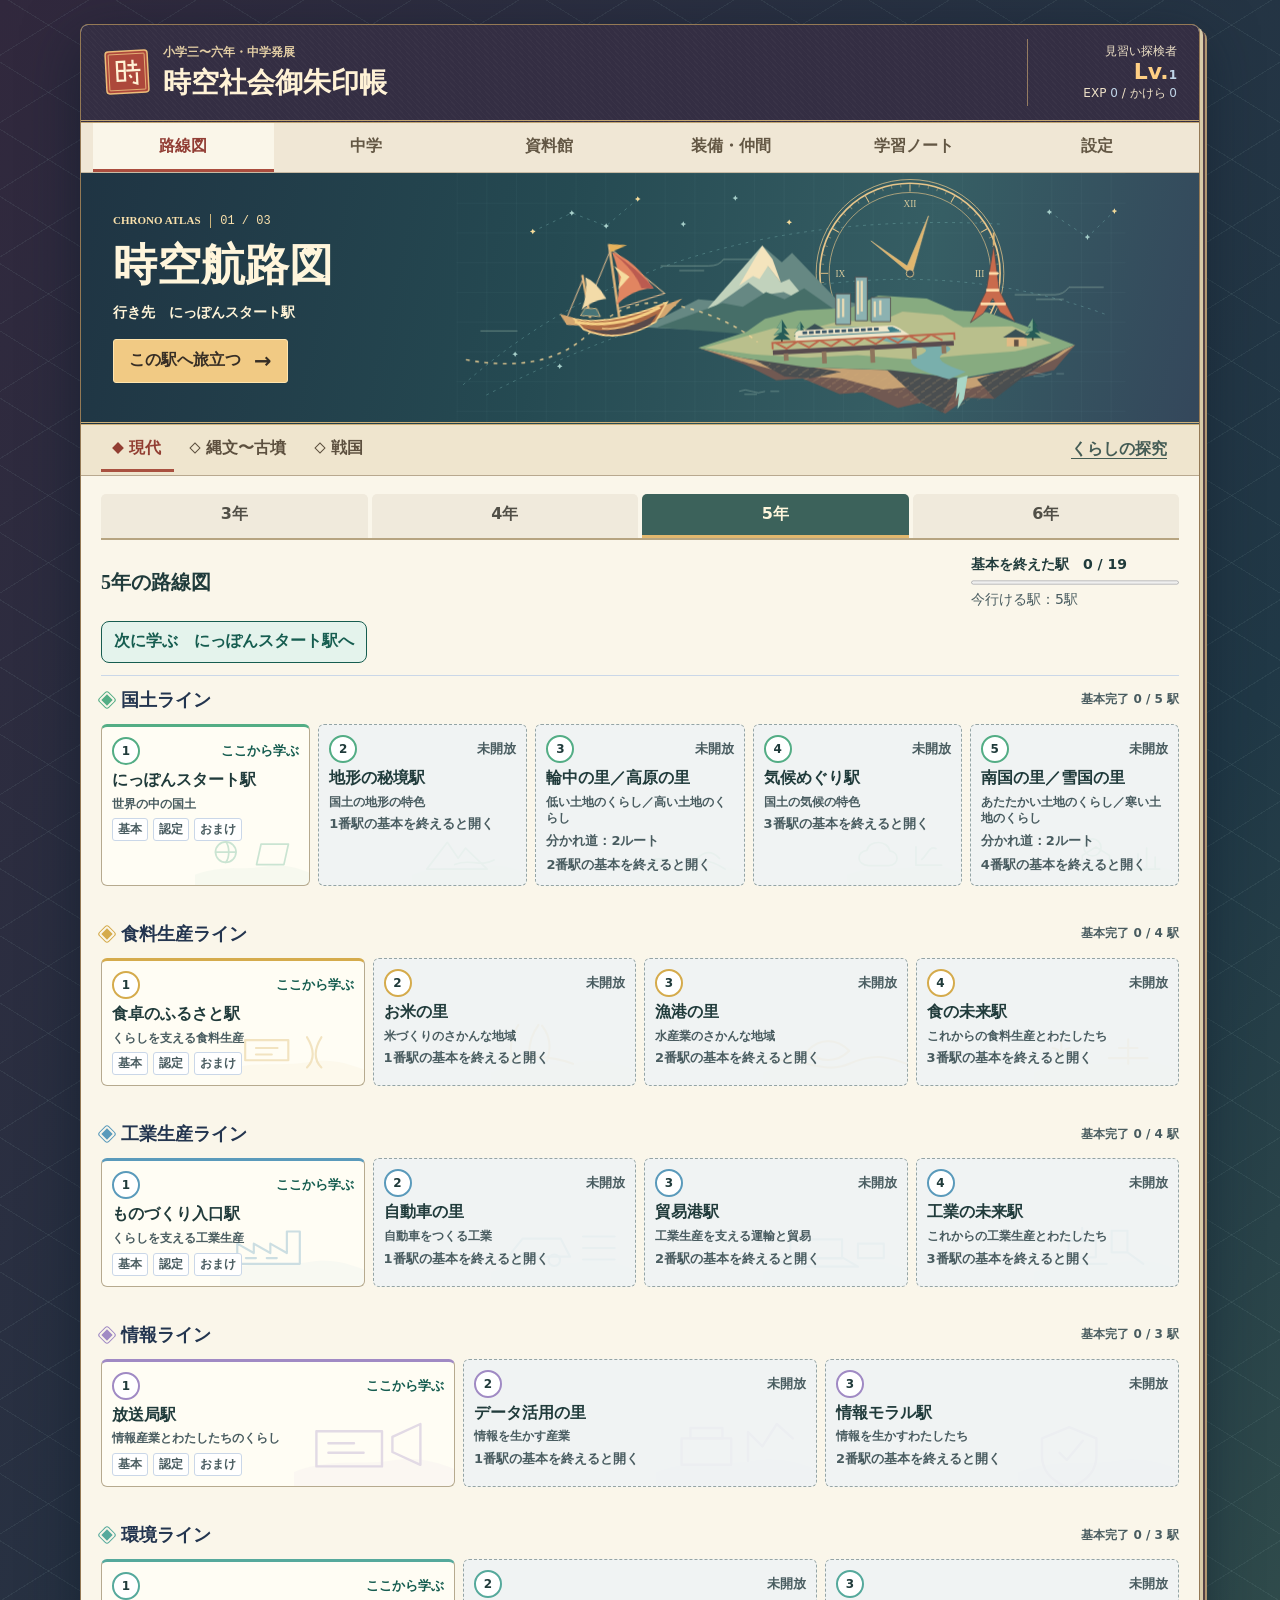
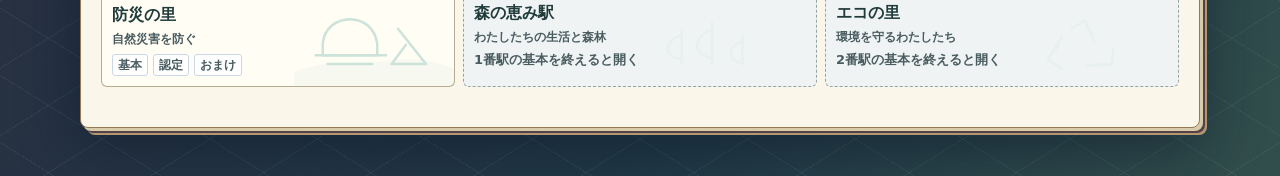
==== commit 90a4420e: "Bring the time atlas, arrival passes and illustrated stamp book to life" ====
--- a/shakai-quest/index.html
+++ b/shakai-quest/index.html
@@ -11,6 +11,7 @@
   <link rel="stylesheet" href="journey-results.css">
   <link rel="stylesheet" href="middle-bridges.css">
   <link rel="stylesheet" href="life-cases.css">
+  <link rel="stylesheet" href="travel-atlas.css">
 </head>
 <body>
   <svg class="svg-defs" width="0" height="0" aria-hidden="true" focusable="false">
@@ -30,14 +31,14 @@
     <header class="app-header">
       <div class="brand">
         <div class="brand-mark" aria-hidden="true">
-          <svg viewBox="0 0 64 64" role="img">
-            <path d="M14 8h31c5 0 9 4 9 9v39H20c-6 0-10-4-10-10V12c0-2 2-4 4-4Z" fill="currentColor" opacity=".18"/>
-            <path d="M18 10h30c4 0 7 3 7 7v38H20c-5 0-9-4-9-9V17c0-4 3-7 7-7Z" fill="none" stroke="currentColor" stroke-width="4"/>
-            <path d="M23 20h20M23 30h17M23 40h22" stroke="currentColor" stroke-width="4" stroke-linecap="round"/>
+          <svg viewBox="0 0 64 64">
+            <rect x="4" y="4" width="56" height="56" rx="4" fill="#ad483b" stroke="#edbc79" stroke-width="2"/>
+            <rect x="8" y="8" width="48" height="48" rx="1" fill="none" stroke="#f4cc86"/>
+            <path d="M19 18h10v25H19zM19 30h10m4-7h13m-6-7v13m-9 1h19m-5 3v15l-6-2m-4-10 3 4" fill="none" stroke="#fff2d5" stroke-width="3"/>
           </svg>
         </div>
         <div>
-            <p class="eyebrow">小学3〜6年・中学発展 / 社会の冒険</p>
+          <p class="eyebrow">小学三〜六年・中学発展</p>
           <h1>時空社会御朱印帳</h1>
         </div>
       </div>
@@ -65,12 +66,24 @@
           <span class="mote"></span>
           <span class="mote"></span>
         </div>
-        <div class="section-head">
-          <div>
-            <p class="eyebrow">学年別の冒険</p>
-            <h2 id="map-title">旅の地図</h2>
-          </div>
-          <button id="open-life-btn" class="ghost-button" type="button">くらしの探究</button>
+        <div class="atlas-map">
+          <div class="atlas-sky">
+            <div id="atlas-picture" aria-hidden="true"></div>
+            <div class="atlas-caption">
+              <p class="atlas-folio" lang="en">CHRONO ATLAS <b id="atlas-number">01 / 03</b></p>
+              <h2 id="map-title">時空航路図</h2>
+              <div id="atlas-target" aria-live="polite"></div>
+              <button id="atlas-go" type="button"></button>
+            </div>
+          </div>
+          <div class="atlas-controls">
+            <div role="group" aria-label="航路の時代">
+              <button type="button" data-epoch="now" aria-pressed="true">現代</button>
+              <button type="button" data-epoch="early" aria-pressed="false">縄文〜古墳</button>
+              <button type="button" data-epoch="castle" aria-pressed="false">戦国</button>
+            </div>
+            <button id="open-life-btn" class="ghost-button" type="button">くらしの探究</button>
+          </div>
         </div>
         <div id="map-goal" hidden></div>
         <div id="map-root"></div>
@@ -213,6 +226,7 @@
   <script src="js/collection-renderer.js"></script>
   <script src="js/achievement-manager.js"></script>
   <script src="js/report-renderer.js"></script>
+  <script src="js/travel-atlas.js"></script>
   <script src="js/map-renderer.js"></script>
   <script src="js/quiz-engine.js"></script>
   <script src="js/written-engine.js"></script>
--- a/shakai-quest/travel-atlas.css
+++ b/shakai-quest/travel-atlas.css
@@ -0,0 +1,163 @@
+/* Bookcloth, brass and washi surround the activity; question sheets keep their white ground. */
+@media screen {
+  body {
+    background-color: #292b40;
+    background-image: repeating-linear-gradient(32deg, transparent 0 28px, #94b6b318 28px 29px, transparent 29px 57px),
+      repeating-linear-gradient(-32deg, transparent 0 28px, #94b6b318 28px 29px, transparent 29px 57px),
+      linear-gradient(120deg,#31283d,#203846 72%,#324e4c);
+  }
+  .app-shell {
+    border: 1px solid #947955; border-radius: 8px; background: #faf6ea;
+    box-shadow: 3px 3px #d8cba9, 5px 5px #544246, 7px 7px #b29772, 0 18px 55px #0e1b2999;
+  }
+  .app-header {
+    background: repeating-linear-gradient(48deg,transparent 0 3px,#ffffff06 3px 4px),#342e43;
+    border-bottom: 3px double #c2a572; padding-block: 14px;
+  }
+  .brand h1 { font: 700 28px/1.25 "Klee One","Yu Mincho","Hiragino Mincho ProN",serif; color: #fff2d6; }
+  .brand-mark { width: 48px; height: 48px; transform: rotate(-3deg); }
+  .app-header .eyebrow { color: #e2cda4; }
+  .player-card {
+    min-width: 150px; padding: 5px 0 5px 16px; background: none; border: 0; border-left: 1px solid #957c62;
+    border-radius: 0; line-height: 1.2; gap: 3px;
+  }
+  .player-card strong { color: #ffcf84; }
+  .player-card small, .player-card > span { color: #eee1c7; }
+  .tabbar { background: #f0e7d5; border-bottom: 1px solid #c7baa4; }
+  .tab { color: #635744; }
+  .tab.active { color: #923e35; border-color: #aa4d3e; background: #faf6e9; }
+  .screen-frame { padding-top: 16px; }
+  #screen-map { --map-ink: #323c3e; }
+  .atlas-map { margin: -16px -20px 18px; }
+  .atlas-sky {
+    position: relative; isolation: isolate; overflow: hidden; min-height: 252px;
+    display: flex; align-items: center; color: #fff4d8;
+    background: linear-gradient(103deg,#1f3443 0%,#254a52 42%,#365e64 74%,#34475b);
+    border-bottom: 3px double #cfb17a;
+  }
+  .atlas-map[data-sky="early"] .atlas-sky { background: linear-gradient(103deg,#253d45,#375c55 55%,#527669); }
+  .atlas-map[data-sky="castle"] .atlas-sky { background: linear-gradient(103deg,#343348,#624859 63%,#88605e); }
+  #atlas-picture { position: absolute; z-index: -1; inset: 0 0 0 27%; pointer-events: none; }
+  .atlas-plate { width: 100%; height: 100%; display: block; }
+  .atlas-caption { padding: 20px 0 20px 32px; width: 35%; position: relative; }
+  .atlas-folio { margin: 0 0 10px; font: 700 11px/1.5 Georgia,serif; color: #fae1ac; }
+  .atlas-folio b { font: 12px/1.3 ui-monospace,monospace; border-left: 1px solid #cdb47b; padding-left: 9px; margin-left: 7px; }
+  #map-title { margin: 0; font: 700 44px/1.24 "Klee One","Yu Mincho","Hiragino Mincho ProN",serif; color: #fff5db; }
+  #atlas-target { margin: 10px 0 17px; font-weight: 700; font-size: 14px; }
+  #atlas-go {
+    display: inline-flex; align-items: center; justify-content: space-between; gap: 13px; padding: 8px 15px;
+    color: #372e25; background: #f1ca84; border: 1px solid #ffe4ad; border-radius: 3px;
+    line-height: 1.35; font: inherit; font-weight: 800; text-align: left;
+  }
+  #atlas-go::after { content: "→"; font-size: 21px; }
+  #atlas-go:hover { background: #ffe0a5; }
+  .atlas-controls { display: flex; flex-wrap: wrap; justify-content: space-between; align-items: center; gap: 5px 16px;
+    padding: 3px 20px; border-bottom: 1px solid #b8a88f; background: #efe5ce; }
+  .atlas-controls [role="group"] { display: flex; gap: 4px; flex-wrap: wrap; }
+  [data-epoch] { background: none; color: #5d503f; border: 0; border-bottom: 3px solid transparent; border-radius: 0; font: inherit; font-weight: 700; padding: 6px 13px; }
+  [data-epoch][aria-pressed="true"] { color: #923e32; border-color: #a95140; }
+  [data-epoch]::before { content: ""; display: inline-block; width: 6px; height: 6px; margin-right: 7px;
+    border: 1px solid currentColor; transform: rotate(45deg); vertical-align: middle; }
+  [data-epoch][aria-pressed="true"]::before { background: currentColor; }
+  .atlas-map button { min-height: 44px; }
+  #open-life-btn { color: #445c55; background: transparent; border: 0; text-decoration: underline; text-underline-offset: 4px; }
+  .atlas-course { animation: atlas-trace 1s ease-out 1 both; }
+  .atlas-hand { animation: atlas-set .8s ease-out 1 both; }
+  .atlas-ship { animation: atlas-sail .8s ease-out 1 both; }
+  @keyframes atlas-trace { from { stroke-dashoffset: 45; opacity: .2; } to { stroke-dashoffset: 0; opacity: 1; } }
+  @keyframes atlas-set { from { transform: rotate(-42deg); } to { transform: rotate(0); } }
+  @keyframes atlas-sail { from { transform: translate(-18px,5px); } to { transform: translate(0,0); } }
+  #map-root .grade-tabs { gap: 4px; border-color: #b6a481; }
+  #map-root .grade-tabs button { background: #f0eadc; color: #514f47; border-radius: 5px 5px 0 0; }
+  #map-root .grade-tabs [aria-selected="true"] { background: #3c625b; color: #fff6dc; border-color: #e2b76e; }
+  #map-root .grade-overview h2, #map-root .line-title h3, #node-title, .section-head h2 { font-family: "Klee One","Yu Mincho","Hiragino Mincho ProN",serif; }
+  #map-root .line-dot { background: var(--line-color); width: 12px; height: 12px; border: 2px solid #faf6ea;
+    box-shadow: 0 0 0 1px var(--line-color); border-radius: 2px; transform: rotate(45deg); }
+  #map-root .station-button.playable { background: #fffdf4; border-color: #b6aa8f; border-top-color: var(--line-color); }
+  #map-root .station-top, #map-root .station-name, #map-root .station-sub, #map-root .stamp-row { position: relative; }
+  #map-root .station-button.playable .station-bg { opacity: .54; }
+  #map-root .mini-stamp.clear { color: #963d33; border: 2px double #ae5142; background: #fff2df; }
+  .arrival-ticket { position: relative; isolation: isolate; overflow: hidden; min-height: 95px; padding: 14px 24px;
+    display: flex; gap: 18px; align-items: center; border-block: 3px double #bda67c;
+    background: repeating-linear-gradient(135deg,#fff6e5 0 8px,#f7edda 8px 9px); color: #493d32; }
+  .arrival-ticket small,.arrival-ticket strong { display: block; }
+  .arrival-ticket strong { margin-top: 2px; font: 700 21px/1.4 "Yu Mincho","Hiragino Mincho ProN",serif; }
+  .arrival-stamp { flex: none; padding: 6px; border: 4px double currentColor; border-radius: 3px; color: #a3493c;
+    font: 700 23px/1.3 "Yu Mincho",serif; transform: rotate(-7deg); animation: atlas-imprint .48s ease-out both; }
+  @keyframes atlas-imprint { from { opacity: .15; transform: rotate(-12deg) scale(1.17); } }
+  .arrival-art { position: absolute; z-index: -1; inset: 0 4% 0 auto; width: min(36%,240px); opacity: .56; }
+  .arrival-art .station-bg { width: 100%; height: 100%; opacity: 1; }
+  .time-crossing::after { content: ""; position: absolute; z-index: -1; inset: 0; pointer-events: none;
+    background: linear-gradient(105deg,transparent 32%,#a9c8b652 38%,#e4b97152 43%,transparent 53%);
+    animation: atlas-cross .7s ease-out 1 both; opacity: 0; }
+  @keyframes atlas-cross { from { opacity: 1; transform: translateX(-65%); } to { opacity: 0; transform: translateX(72%); } }
+  .archive-ticket { background: #efeee8; border-color: #aba99d; }
+  .archive-ticket .arrival-stamp { animation: none; transform: none; color: #595f5c; }
+  .section-head h2 { color: #463b35; }
+  .atlas-map button:focus-visible { outline: 3px solid #d1723f; outline-offset: -3px; }
+  .atlas-caption button:focus-visible { outline-color: #1d4f64; }
+}
+@media screen and (max-width: 740px) {
+  .atlas-caption { padding-left: 18px; width: 41%; }
+  #map-title { font-size: 34px; }
+  .atlas-sky { min-height: 205px; }
+  #atlas-picture { inset-inline-start: 26%; }
+  .atlas-folio { margin-bottom: 5px; }
+}
+@media screen and (max-width: 540px) {
+  .app-header { display: flex; flex-direction: row; align-items: center; gap: 6px; padding: 10px 12px; }
+  .brand { gap: 6px; }
+  .brand h1 { font-size: 19px; }
+  .app-header .eyebrow { font-size: 10px; }
+  .brand-mark { width: 33px; height: 33px; }
+  .player-card { width: auto; min-width: 0; max-width: 34%; padding: 0 0 0 7px; text-align: right; }
+  .player-card > span,.player-card small { font-size: 10px; }
+  .player-card strong { font-size: 16px; }
+  .atlas-map { margin-inline: -12px; margin-bottom: 12px; }
+  .atlas-sky { display: block; padding-top: 144px; min-height: 0; }
+  #atlas-picture { inset: 0 0 auto; height: 153px; }
+  .atlas-caption { padding: 8px 15px 12px; width: 100%; display: grid; grid-template-columns: minmax(0,1fr) auto; gap: 3px 10px; align-items: center; }
+  .atlas-folio { grid-column: 1 / -1; margin: 0; font-size: 10px; }
+  #map-title { font-size: 26px; }
+  #atlas-target { margin: 0; font-size: 12px; grid-column: 1 / -1; grid-row: 3; }
+  #atlas-go { grid-column: 2; grid-row: 2; font-size: 12px; padding: 5px 9px; gap: 5px; max-width: 160px; }
+  .atlas-controls { padding: 2px 8px; gap: 2px; }
+  [data-epoch],#open-life-btn { padding: 5px; font-size: 13px; }
+  .arrival-ticket { padding: 12px; gap: 12px; }
+}
+@media print { .atlas-map, .arrival-ticket { display: none !important; } }
+
+.stamp-book { margin: 0 0 22px; }
+.stamp-book-head,.stamp-turn { display: flex; gap: 12px; align-items: center; }
+.stamp-book-head { justify-content: space-between; margin-bottom: 8px; color: #564432; }
+.stamp-book-head h3 { margin: 0; font: 700 20px "Yu Mincho",serif; }
+.stamp-book-head label { font-size: 13px; }
+.stamp-book-head select { font: inherit; padding-inline: 7px; border: 1px solid #b7a788; color: #433e35; background: #fffaf0; }
+.stamp-spread { display: grid; grid-template-columns: repeat(2,minmax(0,1fr));
+  border: 5px solid #584456; border-radius: 3px; border-bottom-width: 7px;
+  box-shadow: inset 0 -3px #d2c6ac, 0 2px #bba887;
+  background: linear-gradient(90deg,#f2ead8,#fffbef 4%,#faf5e6 46%,#d6c9ad 49.8%,#aa9677 50%,#ebe0c7 50.6%,#fffbed 54%,#fbf5e5 98%,#e9dfc7); }
+.stamp-spread article { min-width: 0; padding: 14px 8px; display: grid; justify-items: center; align-content: start; gap: 6px; text-align: center; color: #4a3e32; }
+.stamp-spread article strong { font: 700 17px/1.4 "Yu Mincho",serif; }
+.stamp-spread article small { font-size: 12px; color: #6b5e4c; }
+.stamp-turn { justify-content: center; margin: 4px 0; color: #665944; font-size: 13px; }
+.stamp-turn button { font-size: 19px; width: 44px; background: transparent; border: none; color: #714839; }
+.stamp-turn button:disabled { opacity: .4; }
+.station-seal,.archive-record { width: 88px; height: 88px; display: inline-grid; place-content: center; justify-items: center; }
+.station-seal { color: #963f31; border: 4px double currentColor; border-radius: 49% 51% 47% 50%; transform: rotate(-6deg); }
+.station-seal.inked { background: #b4523809; }
+.journey-result-head .inked { flex: none; animation: atlas-imprint .48s ease-out both; }
+.battle-stage:has(.battle-landscape) { isolation: isolate; overflow: hidden; background: linear-gradient(145deg,#283745,#29484d 68%,#345651); }
+.battle-landscape { position: absolute; inset: 6% 0 0 45%; z-index: -1; pointer-events: none; opacity: .6; }
+.battle-landscape .station-bg { height: 100%; width: 100%; opacity: .8; }
+.station-seal .station-bg { position: static; height: 32px; width: 60px; opacity: 1; }
+.station-seal .station-bg g { color: inherit !important; opacity: 1; stroke-width: 4; }
+.station-seal b { font: bold 14px/1.4 "Yu Mincho",serif; border-block: 1px solid; }
+.station-seal.empty-seal { border: 1px dashed #a79b83; color: #776b56; transform: none; font: 14px "Yu Mincho",serif; }
+.archive-record { border: 1px solid #a2a396; border-radius: 0; color: #595f5a; font: 14px serif; }
+@media screen and (min-width: 541px) and (max-width: 760px) {
+  .app-header { flex-direction: row; align-items: center; }
+  .player-card { width: auto; text-align: right; }
+}
+@media screen and (max-width: 760px) { .atlas-map { margin-inline: -16px; } }
+@media screen and (max-width: 370px) { .tab { font-size: 13px; } }
